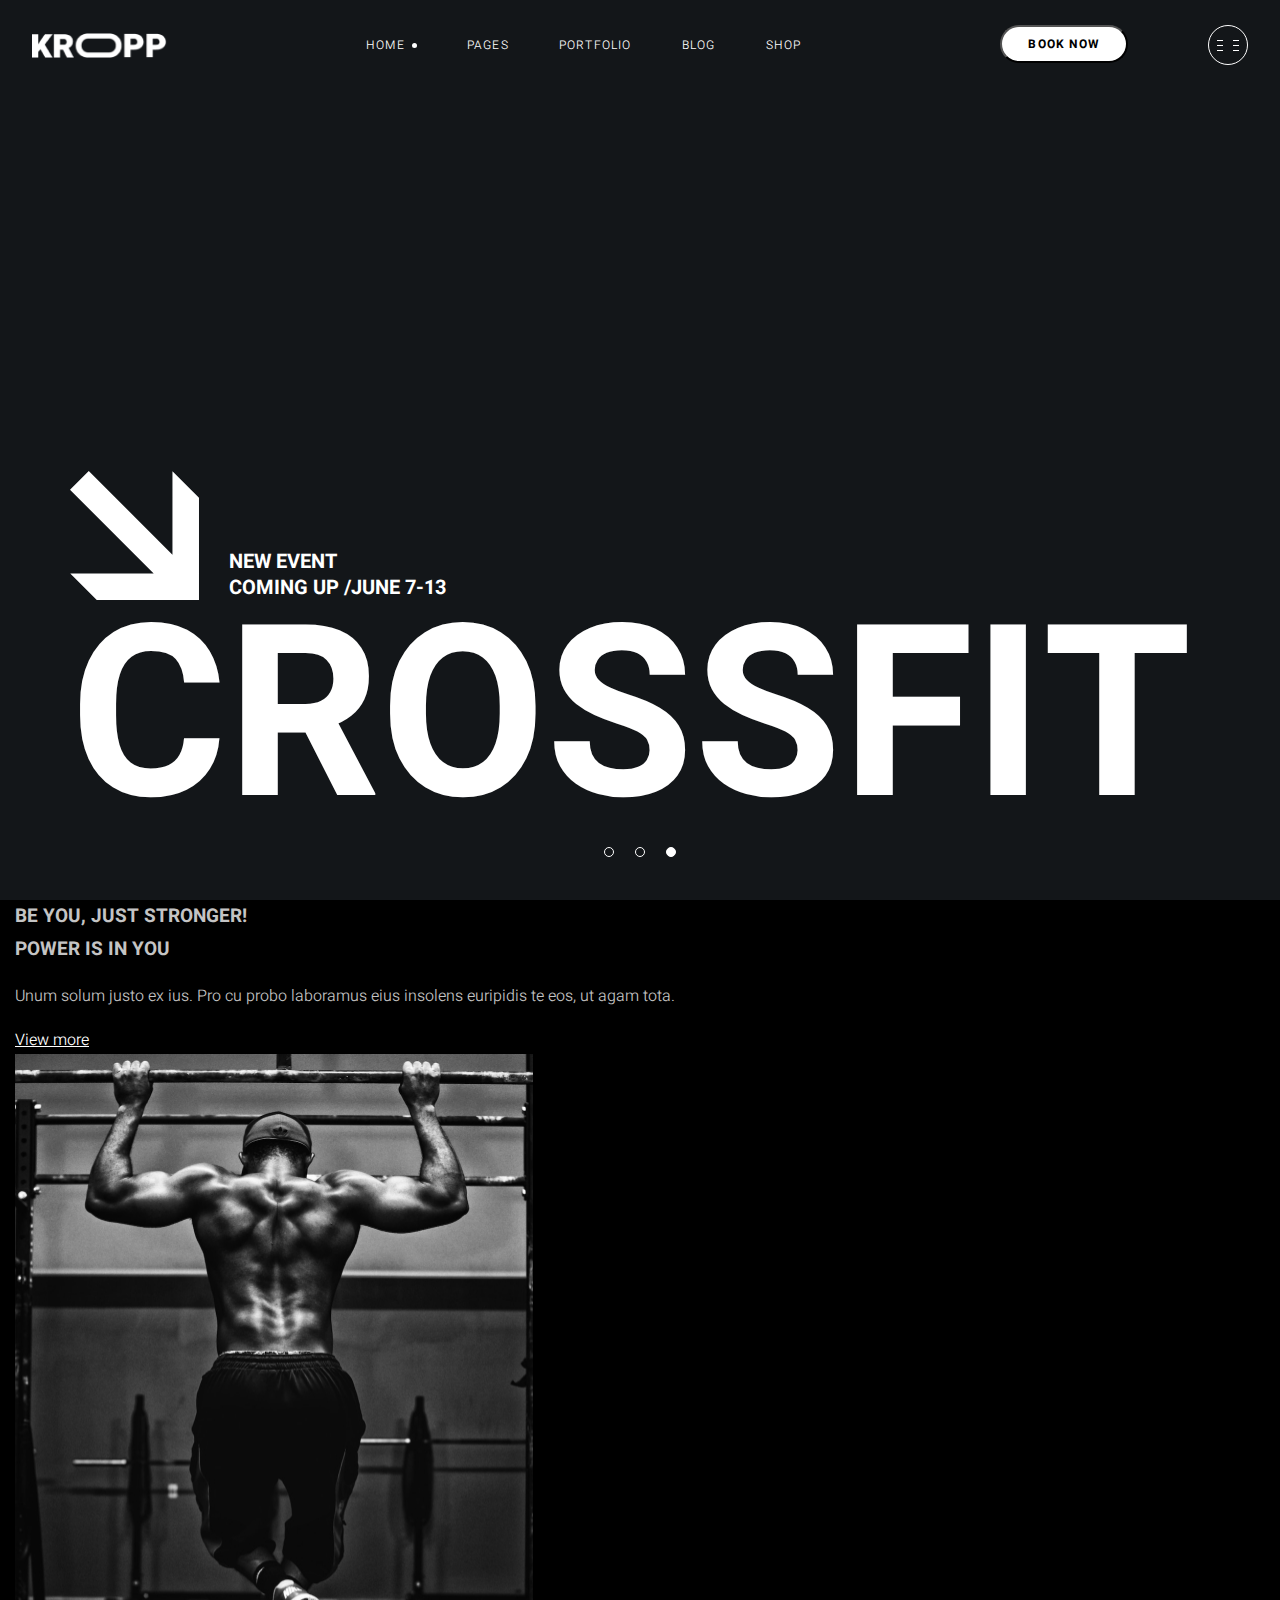
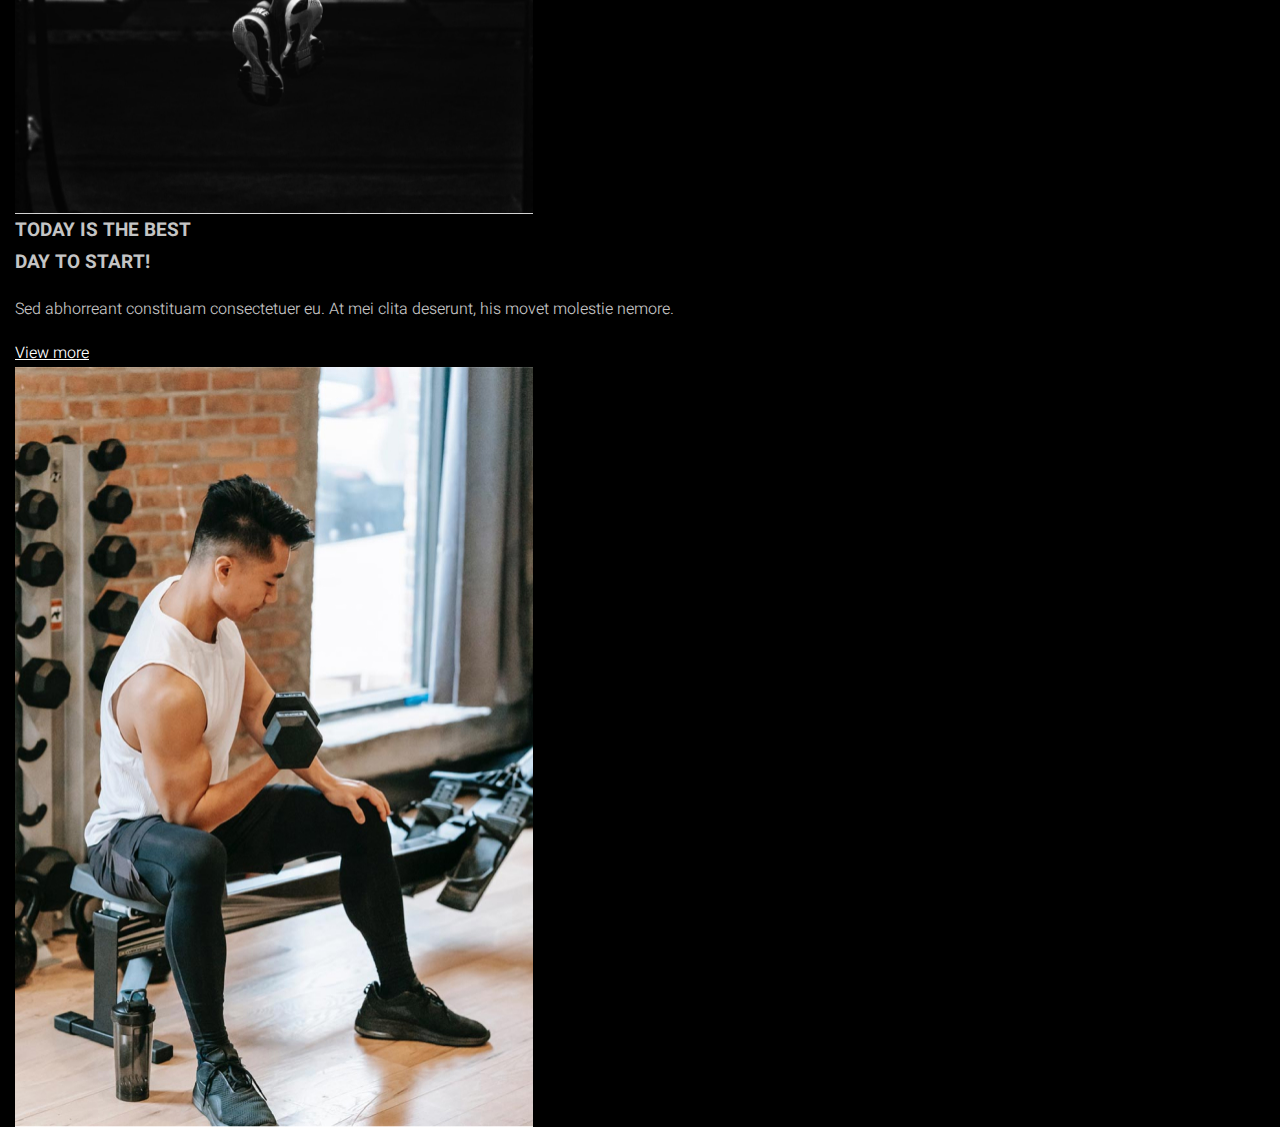
==== cropp matviichuk/index.html @ bbf05e15 "+img html" ====
<!DOCTYPE html>
<html lang="en">
	<head>
		<meta charset="UTF-8" />
		<meta name="viewport" content="width=device-width, initial-scale=1.0" />
		<title>Cropp fitness</title>
		<link rel="stylesheet" href="./style.css" />
	</head>
	<body>
		<header class="header">
			<a href="/" class="header-logo"></a>
			<img
				src="./images/logo.png"
				alt="Kropp Logo"
				class="header-logo-image"
				width="135"
				height="25"
				loading="lazy"
			/>
			<nav class="header-menu">
				<ul class="header-menu-list">
					<li class="header-menu-item">
						<a href="/" class="header-menu-link is-current">Home</a>
					</li>
					<li class="header-menu-item">
						<a href="/" class="header-menu-link">Pages</a>
					</li>
					<li class="header-menu-item">
						<a href="/" class="header-menu-link">Portfolio</a>
					</li>
					<li class="header-menu-item">
						<a href="/" class="header-menu-link">Blog</a>
					</li>
					<li class="header-menu-item">
						<a href="/" class="header-menu-link">Shop</a>
					</li>
				</ul>
			</nav>
			<div class="header-actions">
				<button class="header-book-button button" type="button">
					Book now
				</button>

				<div></div>

				<button
					class="header-burger-button"
					tybe="button"
					title="Open menu"
				>
					<span class="visually-hidden">Open menu</span>
					<span class="header-burger-button-line"> </span>
					<span class="header-burger-button-line"> </span>
					<span class="header-burger-button-line"> </span>
				</button>
			</div>
		</header>
		<main class="content">
			<h1 class="visually-hidden">Cropp Fitness Club</h1>
			<section class="banner">
				<h2 class="visually-hidden">Upcoming events</h2>
				<div class="banner-body">
					<div class="banner-info">
						New event<br />
						coming up / <time datetime="06.07">june 7</time> -
						<time datetime="06.13">13</time>
					</div>
					<h3 class="banner-title">Crossfit</h3>
				</div>
				<div class="pagination">
					<ul class="banner-pagination-list">
						<li class="banner-pagination-item">
							<button
								class="banner-pagination-button"
								type="button"
							></button>
						</li>

						<li class="banner-pagination-item">
							<button
								class="banner-pagination-button"
								type="button"
							></button>
						</li>

						<li class="banner-pagination-item">
							<button
								class="banner-pagination-button is-current"
								type="button"
							></button>
						</li>
					</ul>
				</div>
			</section>
		</main>
		<section class="motivation"></section>
		<h2 class="visually-hidden">Motivation</h2>
		<ul class="motivation-list">
			<li class="motivation-item">
				<div class="motivation-card container">
					<div class="motivation-card-body">
						<h3
							class="motivation-card-title backdrop-title"
							data-title="strong"
						>
							Be you, just stronger!<br />
							Power is in you
						</h3>
						<div class="motivation-card-description">
							<p>
								Unum solum justo ex ius. Pro cu probo laboramus
								eius insolens euripidis te eos, ut agam tota.
							</p>
						</div>
						<a href="/" class="motivation-card-button transparent">
							View more
						</a>
					</div>
					<img
						src="./images/motivation/1.jpg"
						alt="A man pulling himself up on a horizontal bar"
						class="motivation-class-image"
						width="518"
						height="760"
						loading="lazy"
					/>
				</div>
			</li>
			<li class="motivation-item">
				<div class="motivation-card container">
					<div class="motivation-card-body">
						<h3
							class="motivation-card-title backdrop-title"
							data-title="strong"
						>
							Today is the best<br />
							day to start!
						</h3>
						<div class="motivation-card-description">
							<p>
								Sed abhorreant constituam consectetuer eu. At
								mei clita deserunt, his movet molestie nemore.
							</p>
						</div>
						<a href="/" class="motivation-card-button transparent">
							View more
						</a>
					</div>
					<img
						src="./images/motivation/2.jpg"
						alt="Man with dumbbells"
						class="motivation-class-image"
						width="518"
						height="760"
						loading="lazy"
					/>
				</div>
			</li>
		</ul>
	</body>
</html>
---- cropp matviichuk/style.css ----
@font-face {
	font-family: 'Heebo';
	src: url('./fonts/Heebo-Light.woff2') format('woff2');
	font-weight: 300;
	font-style: normal;
	font-display: swap;
}

@font-face {
	font-family: 'Heebo';
	src: url('./fonts/Heebo-Bold.woff2') format('woff2');
	font-weight: 700;
	font-style: normal;
	font-display: swap;
}

@font-face {
	font-family: 'Yantramanav';
	src: url('./fonts/Yantramanav-Bold.woff2') format('woff2');
	font-weight: 700;
	font-style: normal;
	font-display: swap;
}

/**
  Нормализация блочной модели
 */
*,
*::before,
*::after {
	box-sizing: border-box;
}

/**
   Убираем внутренние отступы слева тегам списков,
   у которых есть атрибут class
  */
:where(ul, ol):where([class]) {
	padding-left: 0;
}

/**
   Убираем внешние отступы body и двум другим тегам,
   у которых есть атрибут class
  */
body,
:where(blockquote, figure):where([class]) {
	margin: 0;
}

/**
   Убираем внешние отступы вертикали нужным тегам,
   у которых есть атрибут class
  */
:where(h1, h2, h3, h4, h5, h6, p, ul, ol, dl):where([class]) {
	margin-block: 0;
}

:where(dd[class]) {
	margin-left: 0;
}

/**
   Убираем стандартный маркер маркированному списку,
   у которого есть атрибут class
  */
:where(ul[class]) {
	list-style: none;
}

/**
   Упрощаем работу с изображениями
  */
img {
	display: block;
	max-width: 100%;
}

/**
   Наследуем свойства шрифт для полей ввода
  */
input,
textarea,
select,
button {
	font: inherit;
}

html {
	/**
     Пригодится в большинстве ситуаций
     (когда, например, нужно будет "прижать" футер к низу сайта)
    */
	height: 100%;
	/**
     Плавный скролл
    */
	scroll-behavior: smooth;
}

body {
	/**
     Пригодится в большинстве ситуаций
     (когда, например, нужно будет "прижать" футер к низу сайта)
    */
	min-height: 100%;
	/**
     Унифицированный интерлиньяж
    */
	line-height: 1.5;
}
a,
button,
input,
textarea,
svg * {
	transition-duration: var(--transition-duration);
}
a {
	color: var(--color-light);
}
a:hover {
	color: var(--color-dark-light);
}
/**
   Удаляем все анимации и переходы для людей,
   которые предпочитают их не использовать
  */
@media (prefers-reduced-motion: reduce) {
	* {
		animation-duration: 0.01ms !important;
		animation-iteration-count: 1 !important;
		transition-duration: 0.01ms !important;
		scroll-behavior: auto !important;
	}
}
:root {
	--color-dark: #000000;
	--color-dark-alternate: #131619;
	--color-light: #ffffff;
	--color-dark-gray: #404040;
	--color-dark-light: #c4c4c4;

	--border-radius: 30px;
	--border: 1px solid var(--color-light);
	--font-family-base: 'Heebo', sans-serif;
	--font-family-accent: 'Yantramanav', sans-serif;
	--input-height: 54px;
	--container-width: 1300px;
	--container-padding-x: 15px;

	--transition-duration: 0.2s;

	--header-height: 90px;
}

body {
	font-family: var(--font-family-base);
	font-weight: 300;
	font-size: 16px;
	line-height: 1.75;
	background-color: var(--color-dark);
	color: var(--color-dark-light);
}
.container {
	max-width: calc (var(--container-width) + var(--container-padding-x) * 2);
	margin-inline: auto;
	padding-inline: var(--container-padding-x);
}

.visually-hidden {
	position: absolute !important;
	width: 1px !important;
	height: 1px !important;
	margin: -1px !important;
	border: 0 !important;
	padding: 0 !important;
	white-space: nowrap !important;
	clip-path: inset(100%) !important;
	clip: rect(0 0 0 0) !important;
	overflow: hidden !important;
}

h1,
h2,
h3,
h4,
h5,
h6 {
	font-weight: 700px;
	text-transform: uppercase;
}
.button {
	display: inline-flex;
	align-items: center;
	height: 38px;
	padding-inline: 26px;
	font-size: 12px;
	font-weight: 700;
	line-height: 2;
	letter-spacing: 1.2px;
	text-transform: uppercase;
	background-color: var(--color-light);
	border-radius: var(--border-radius);
	white-space: nowrap;
}

.button:hover {
	background-color: var(--color-dark-light);
}

.header {
	background-color: var(--color-dark-alternate);
	padding-inline: 32px;
	display: flex;
	justify-content: space-between;
	align-items: center;
	column-gap: 20px;
}
.header-logo {
	flex-shrink: 0;
	position: absolute;
	justify-content: start;
}
.header-menu-list {
	flex-wrap: wrap;
	display: flex;
	column-gap: 50px;
}
.header-menu-link {
	display: inline-flex;
	column-gap: 7px;
	align-items: center;
	height: var(--header-height);
	letter-spacing: 1.2px;
	text-decoration: none;
	text-transform: uppercase;
	font-weight: 700px;
	font-size: 12px;
}

.header-menu-link.is-current::after {
	content: '';
	width: 5px;
	aspect-ratio: 1;
	background-color: currentColor;
	border-radius: 50%;
}

.header-actions {
	column-gap: 40px;
	display: flex;
}

.header-burger-button {
	flex-direction: column;
	justify-content: center;
	color: var(--color-light);
	row-gap: 4px;
	padding-left: 8px;
	display: inline-flex;
	aspect-ratio: 1;
	width: 40px;
	background-color: transparent;
	border: var(--border);
	border-radius: 50%;
}

.header-burger-button:hover {
	color: var(--color-dark-light);
	border-color: currentColor;
}

.header-burger-button-line {
	position: relative;
	background-color: currentColor;
	box-shadow: 16px 0 0 currentColor;

	width: 6px;
	height: 1px;
}

.banner {
	display: flex;
	flex-direction: column;
	justify-content: end;
	min-height: calc(100vh - var(--header-height));
	padding: 36px 70px;
	cursor: default;
	color: var(--color-light);
	background-color: var(--color-dark-alternate);
}

.banner-body {
	text-transform: uppercase;
}
.banner-info {
	display: flex;
	align-items: end;
	font-size: clamp(16px, 1.56vw, 30px);
	line-height: 1.27;
	font-weight: 700;
}

.banner-info::before {
	content: '';
	width: clamp(60px, 10.1vw, 194px);
	aspect-ratio: 1;
	margin-right: 30px;
	background: url(./icons/bold-arrow-down-right.svg) center/contain no-repeat;
}
.banner-title {
	font-size: min(18.75vw, 360px);
	line-height: 1;
}

.banner-pagination-list {
	display: flex;
	justify-content: center;
	column-gap: 7px;
}

.banner-pagination-item {
	display: flex;
}

.banner-pagination-button {
	display: inline-flex;
	justify-content: center;
	align-items: center;
	padding: 7px;
	background-color: transparent;
	border: none;
}

.banner-pagination-button::after {
	content: '';
	width: 10px;
	aspect-ratio: 1;
	border-radius: 50%;
	background-color: transparent;
	border: var(--border);
	transition-duration: var(--transition-duration);
}

.banner-pagination-button.is-current::after {
	background-color: var(--color-light);
}

.banner-pagination-button:not(.is-current):hover::after {
	border-color: var(--color-dark-light);
}

@media (max-width: 1024px) {
	.header {
		flex-wrap: wrap;
		row-gap: 10px;
		padding-top: 20px;
		padding-inline: 15px;
	}
	.banner {
		row-gap: 10px;
	}

	.header,
	.banner {
		padding-inline: 15px;
	}

	.header-menu {
		order: 1;
		flex-basis: 100%;
	}

	.header-menu-link {
		height: 50px;
	}
}

@media (max-width: 767px) {
	.button {
		padding-inline: 18px;
	}

	.header {
		padding-top: 10px;
	}

	.header-menu-list {
		column-gap: 24px;
	}
	.header-menu-link {
		height: 32px;
	}

	.header-actions {
		column-gap: 15px;
	}

	.banner-info::before {
		margin-right: 10px;
	}
	.banner-info {
		margin-bottom: 5px;
	}
}
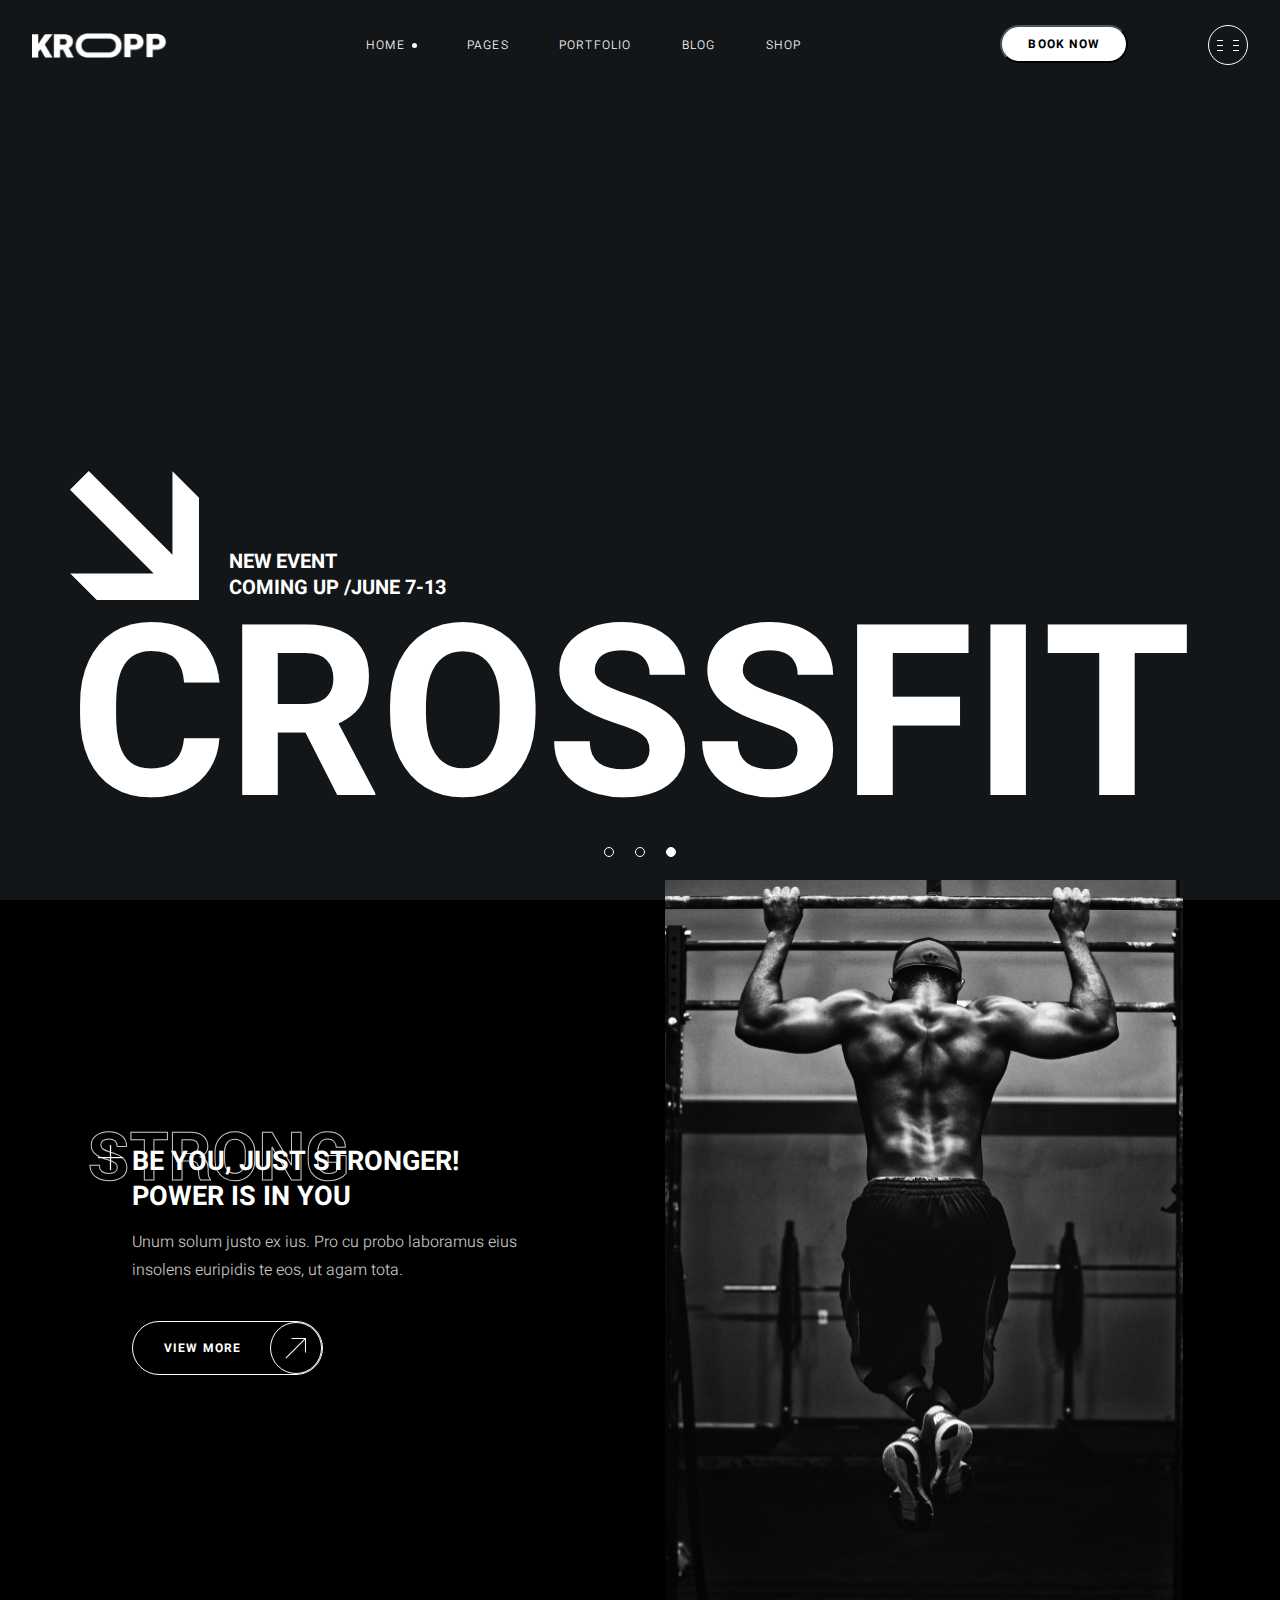
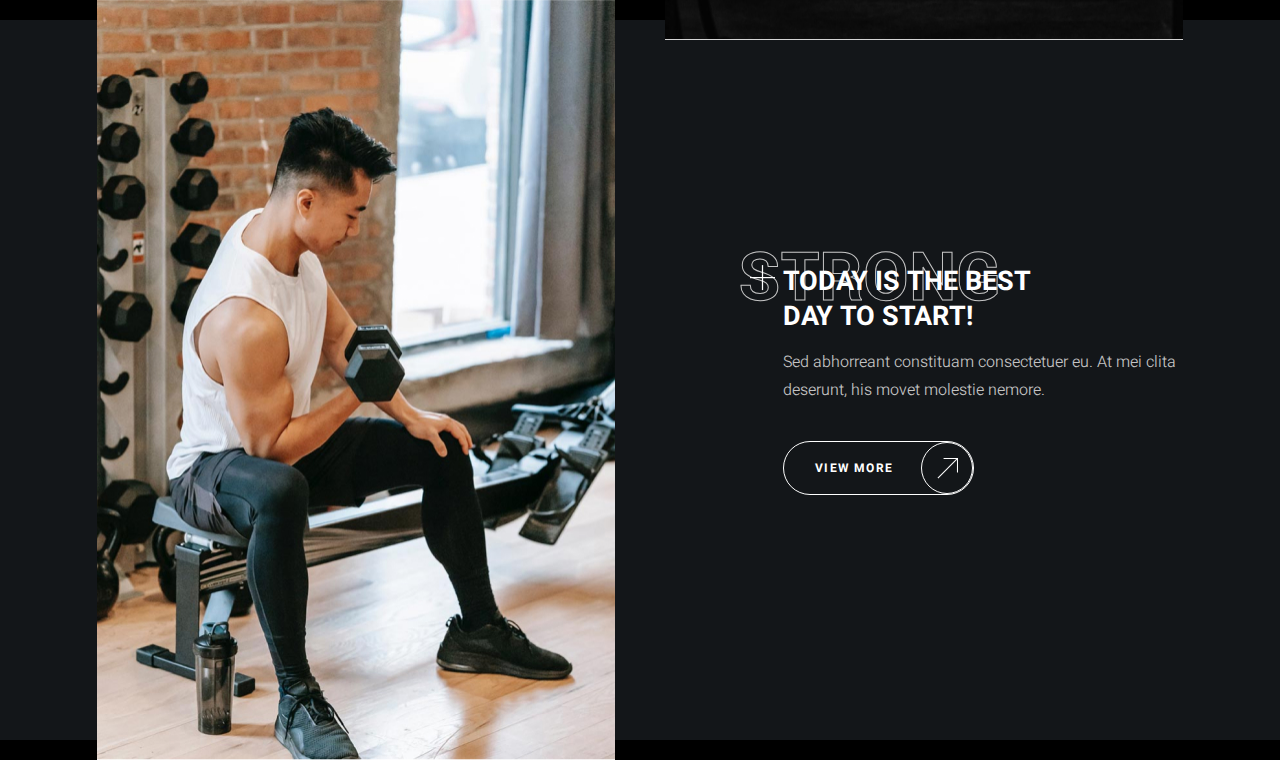
==== commit cfdcbe4e: "full main done" ====
--- a/cropp matviichuk/index.html
+++ b/cropp matviichuk/index.html
@@ -100,7 +100,7 @@
 				<div class="motivation-card container">
 					<div class="motivation-card-body">
 						<h3
-							class="motivation-card-title backdrop-title"
+							class="motivation-card-title backdrop-title title-medium"
 							data-title="strong"
 						>
 							Be you, just stronger!<br />
@@ -112,14 +112,14 @@
 								eius insolens euripidis te eos, ut agam tota.
 							</p>
 						</div>
-						<a href="/" class="motivation-card-button transparent">
+						<a href="/" class="motivation-card-button button transparent">
 							View more
 						</a>
 					</div>
 					<img
 						src="./images/motivation/1.jpg"
 						alt="A man pulling himself up on a horizontal bar"
-						class="motivation-class-image"
+						class="motivation-card-image"
 						width="518"
 						height="760"
 						loading="lazy"
@@ -130,7 +130,7 @@
 				<div class="motivation-card container">
 					<div class="motivation-card-body">
 						<h3
-							class="motivation-card-title backdrop-title"
+							class="motivation-card-title backdrop-title title-medium"
 							data-title="strong"
 						>
 							Today is the best<br />
@@ -142,14 +142,14 @@
 								mei clita deserunt, his movet molestie nemore.
 							</p>
 						</div>
-						<a href="/" class="motivation-card-button transparent">
+						<a href="/" class="motivation-card-button button transparent">
 							View more
 						</a>
 					</div>
 					<img
 						src="./images/motivation/2.jpg"
 						alt="Man with dumbbells"
-						class="motivation-class-image"
+						class="motivation-card-image"
 						width="518"
 						height="760"
 						loading="lazy"
--- a/cropp matviichuk/style.css
+++ b/cropp matviichuk/style.css
@@ -181,6 +181,14 @@
 	overflow: hidden !important;
 }
 
+p {
+	margin-block: 0;
+}
+
+p:not([class]):not(:last-child) {
+	margin-bottom: 24px;
+}
+
 h1,
 h2,
 h3,
@@ -190,12 +198,19 @@
 	font-weight: 700px;
 	text-transform: uppercase;
 }
+
+.title-medium {
+	font-size: clamp(20px, 2.08vw, 40px);
+	line-height: 1.3;
+	color: var(--color-light);
+}
 .button {
 	display: inline-flex;
 	align-items: center;
 	height: 38px;
 	padding-inline: 26px;
 	font-size: 12px;
+	text-decoration: none;
 	font-weight: 700;
 	line-height: 2;
 	letter-spacing: 1.2px;
@@ -206,6 +221,34 @@
 }
 
 .button:hover {
+	background-color: var(--color-dark-light);
+}
+
+.button.transparent {
+	height: var(--input-height);
+
+	position: relative;
+	padding-left: 31px;
+	padding-right: 80px;
+	background-color: transparent;
+	border: var(--border);
+}
+.button.transparent::after {
+	content: '';
+	position: absolute;
+	height: 100%;
+	right: 0;
+	aspect-ratio: 1;
+	background: url(./icons/arrow-top-right.svg) center/70% no-repeat;
+	border: var(--border);
+	border-radius: 50%;
+}
+.button.transparent:hover::after {
+	background-color: var(--color-dark);
+}
+.button.transparent:hover {
+	color: var(--color-dark);
+	transition-duration: 0.6s;
 	background-color: var(--color-dark-light);
 }
 
@@ -328,6 +371,7 @@
 	display: inline-flex;
 	justify-content: center;
 	align-items: center;
+
 	padding: 7px;
 	background-color: transparent;
 	border: none;
@@ -351,6 +395,71 @@
 	border-color: var(--color-dark-light);
 }
 
+.motivation-item:nth-child(even) {
+	background-color: var(--color-dark-alternate);
+}
+.motivation-item:nth-child(even) .motivation-card {
+	flex-direction: row-reverse;
+}
+
+.motivation-card {
+	display: flex;
+	justify-content: center;
+	align-items: center;
+	column-gap: clamp(30px, 10.42vw, 200px);
+}
+.motivation-card-image {
+	margin-block: -60px;
+}
+
+.motivation-card-body {
+	padding-left: 35px;
+}
+.backdrop-title {
+	position: relative;
+	z-index: 2;
+}
+
+.backdrop-title::before {
+	content: '';
+	display: block;
+	position: absolute;
+	right: calc(100% + 8px);
+	width: 26px;
+	aspect-ratio: 1;
+
+	background: url(./icons/plus.svg) center/contain no-repeat;
+}
+.backdrop-title::after {
+	content: attr(data-title);
+	font-size: 2.8em;
+	position: absolute;
+	z-index: -1;
+	top: -0.45em;
+
+	left: -0.6em;
+	font-family: var(--font-family-accent);
+	color: transparent;
+	-webkit-text-stroke: 1px var(--color-dark-light);
+	text-stroke: 1px var(--color-dark-light);
+}
+.motivation-card-title:not(:last-child) {
+	margin-bottom: 14px;
+}
+
+.motivation-card-description {
+	max-width: 400px;
+}
+.motivation-card-description:not(:last-child) {
+	margin-bottom: 37px;
+}
+
+@media (max-width: 1919px) {
+	.motivation-card-image {
+		margin-block: -20px;
+	}
+}
+
 @media (max-width: 1024px) {
 	.header {
 		flex-wrap: wrap;
@@ -375,6 +484,15 @@
 	.header-menu-link {
 		height: 50px;
 	}
+
+	.motivation-card {
+		padding-block: 50px;
+	}
+	.motivation-card-image {
+		max-width: 30%;
+		height: auto;
+		margin-block: 0;
+	}
 }
 
 @media (max-width: 767px) {
@@ -403,4 +521,18 @@
 	.banner-info {
 		margin-bottom: 5px;
 	}
-}
+	.motivation-card,
+	.motivation-item:nth-child(even) .motivation-card {
+		flex-direction: column-reverse;
+	}
+	.motivation-card {
+		padding-block: 30px;
+		row-gap: 30px;
+	}
+	.motivation-card-image {
+		max-width: 60%;
+	}
+	.motivation-card-description:not(:last-child) {
+		margin-bottom: 20px;
+	}
+}
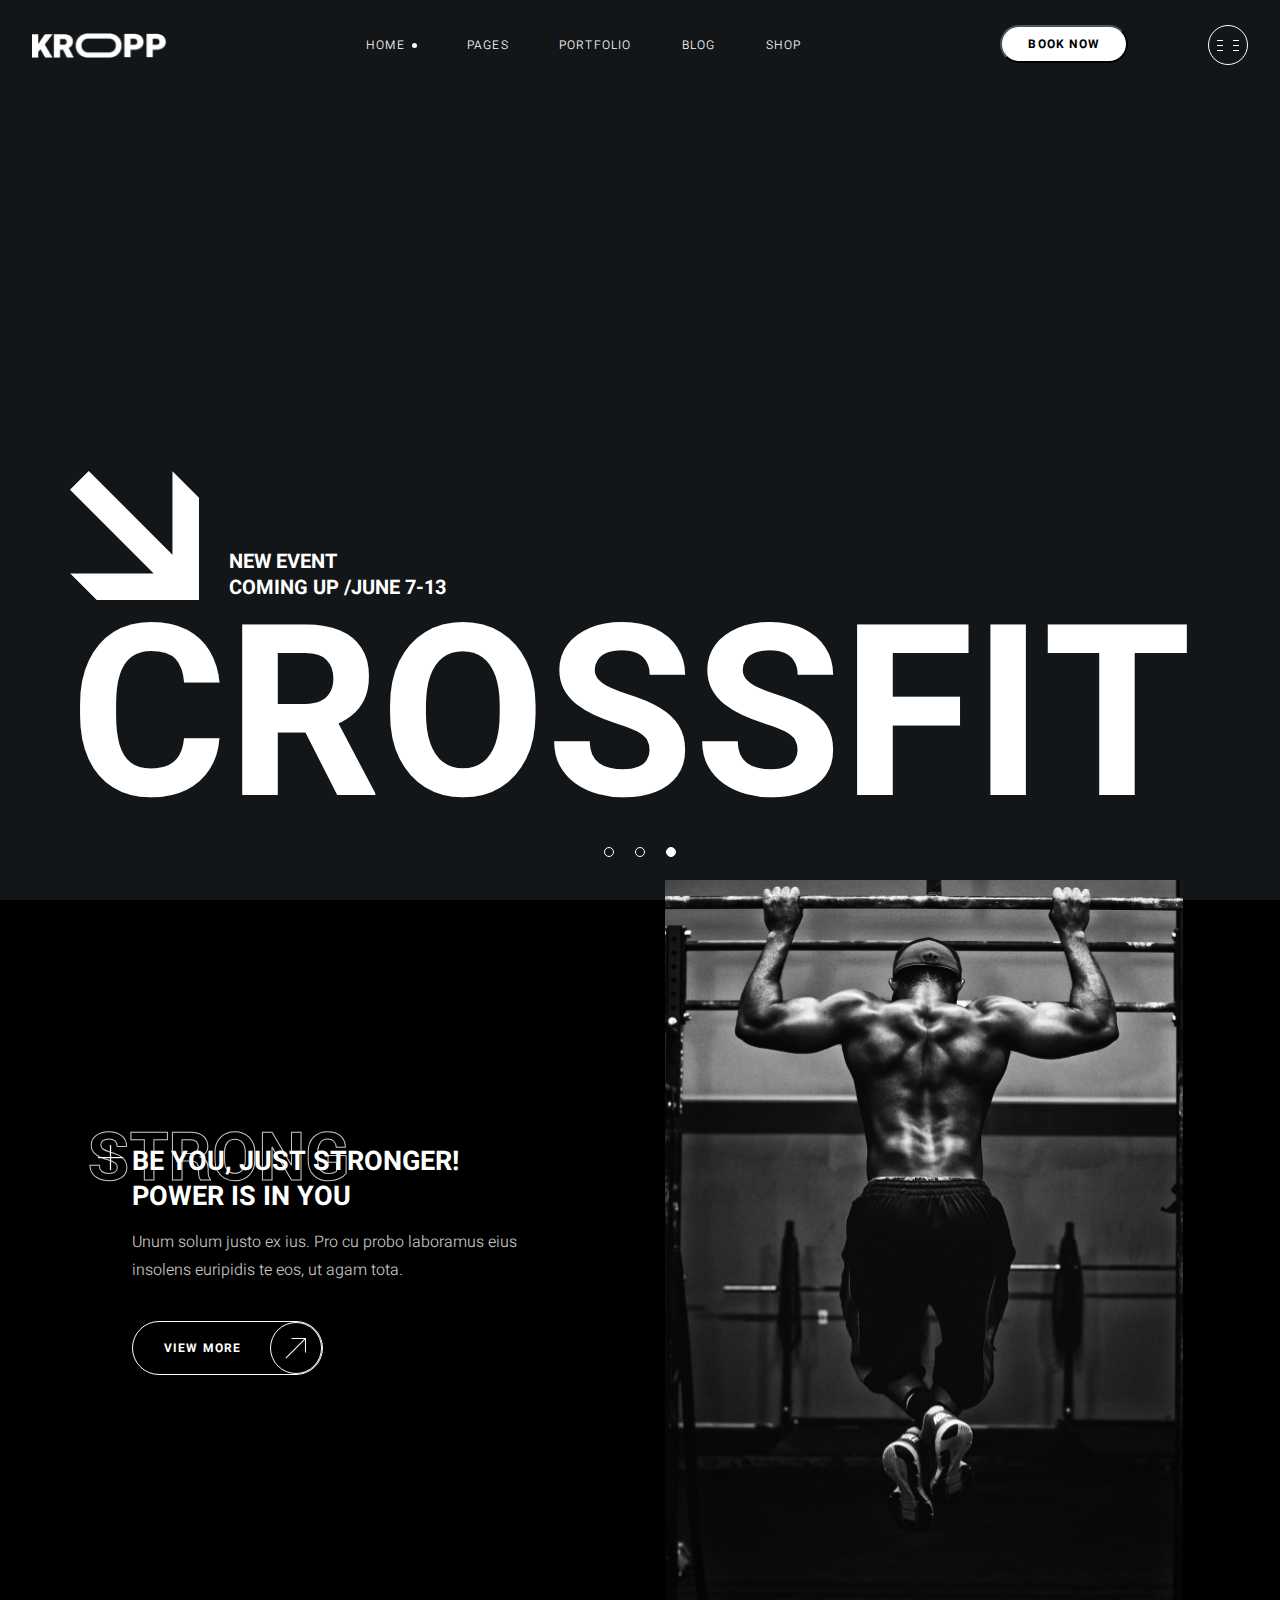
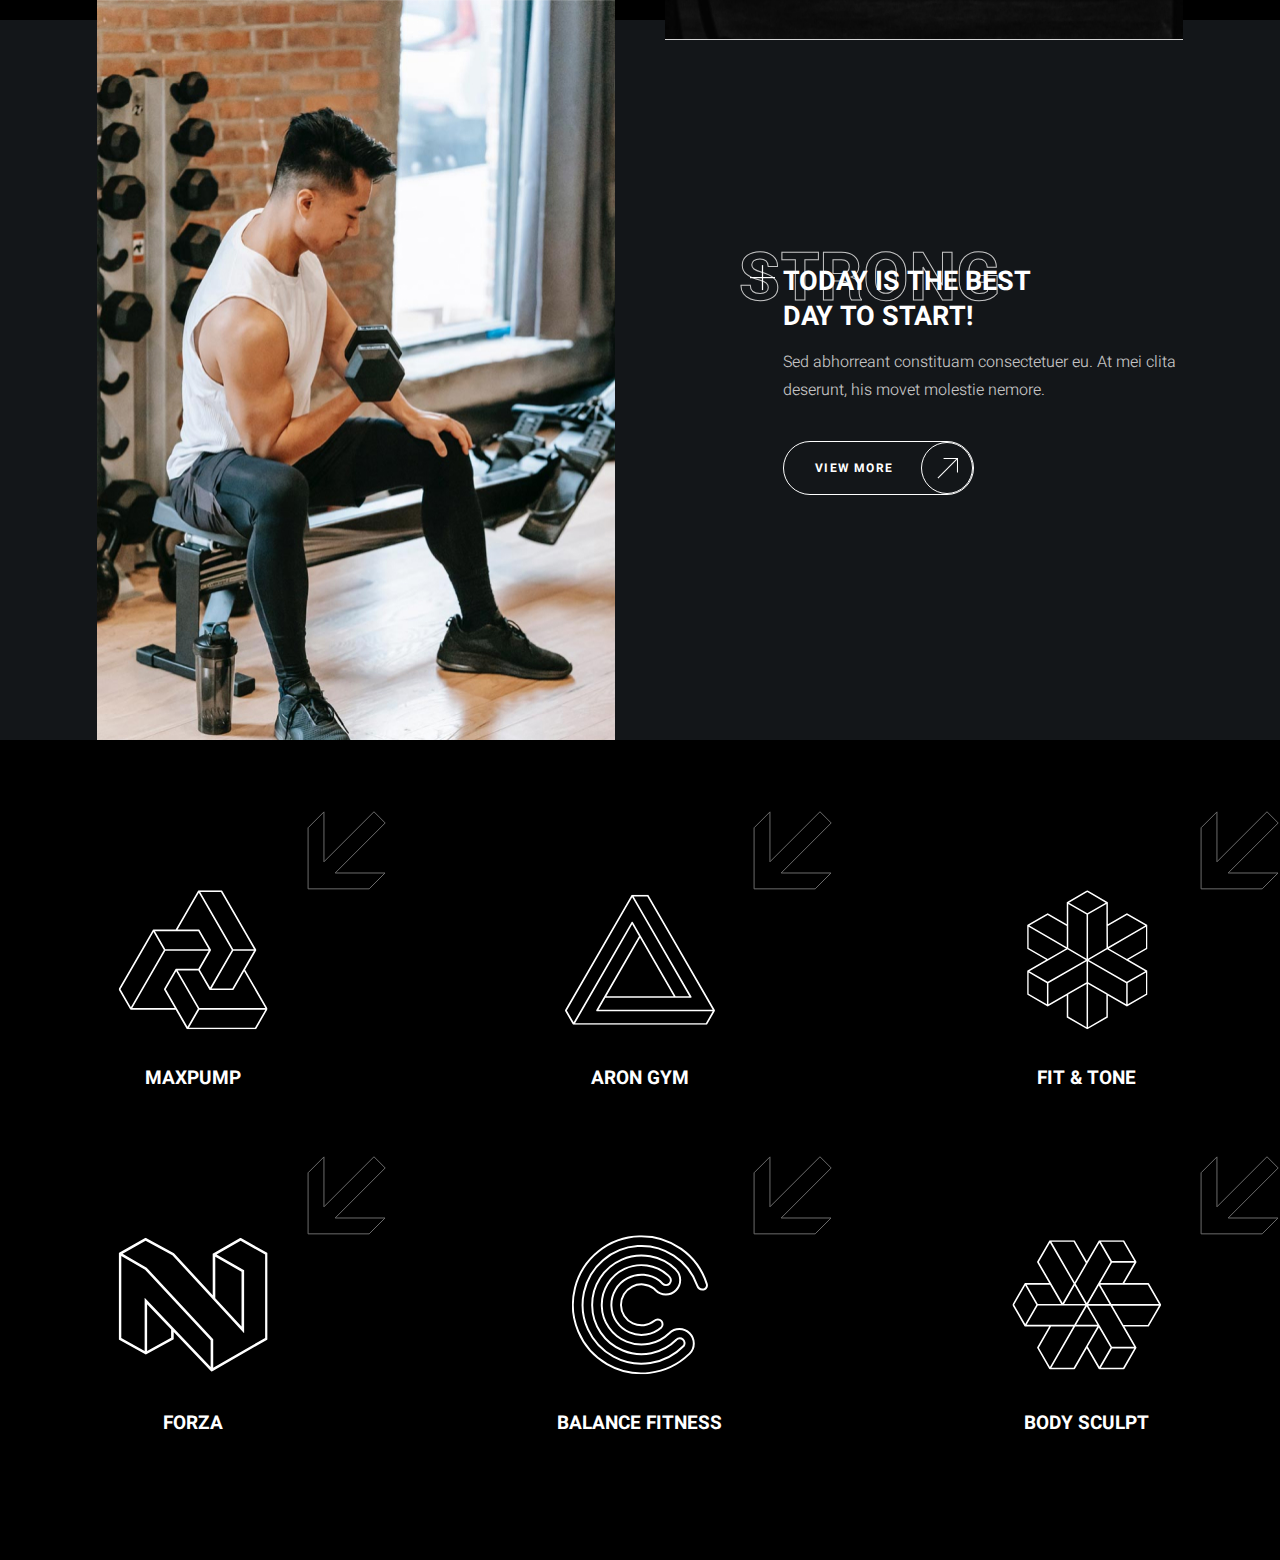
==== commit cbed070e: "training-types" ====
--- a/cropp matviichuk/index.html
+++ b/cropp matviichuk/index.html
@@ -75,7 +75,6 @@
 								type="button"
 							></button>
 						</li>
-
 						<li class="banner-pagination-item">
 							<button
 								class="banner-pagination-button"
@@ -92,70 +91,108 @@
 					</ul>
 				</div>
 			</section>
+			<section class="motivation">
+				<h2 class="visually-hidden">Motivation</h2>
+				<ul class="motivation-list">
+					<li class="motivation-item">
+						<div class="motivation-card container">
+							<div class="motivation-card-body">
+								<h3
+									class="motivation-card-title backdrop-title title-medium"
+									data-title="strong"
+								>
+									Be you, just stronger!<br />
+									Power is in you
+								</h3>
+								<div class="motivation-card-description">
+									<p>
+										Unum solum justo ex ius. Pro cu probo
+										laboramus eius insolens euripidis te
+										eos, ut agam tota.
+									</p>
+								</div>
+								<a
+									href="/"
+									class="motivation-card-button button transparent"
+								>
+									View more
+								</a>
+							</div>
+							<img
+								src="./images/motivation/1.jpg"
+								alt="A man pulling himself up on a horizontal bar"
+								class="motivation-card-image"
+								width="518"
+								height="760"
+								loading="lazy"
+							/>
+						</div>
+					</li>
+					<li class="motivation-item">
+						<div class="motivation-card container">
+							<div class="motivation-card-body">
+								<h3
+									class="motivation-card-title backdrop-title title-medium"
+									data-title="strong"
+								>
+									Today is the best<br />
+									day to start!
+								</h3>
+								<div class="motivation-card-description">
+									<p>
+										Sed abhorreant constituam consectetuer
+										eu. At mei clita deserunt, his movet
+										molestie nemore.
+									</p>
+								</div>
+								<a
+									href="/"
+									class="motivation-card-button button transparent"
+								>
+									View more
+								</a>
+							</div>
+							<img
+								src="./images/motivation/2.jpg"
+								alt="Man with dumbbells"
+								class="motivation-card-image"
+								width="518"
+								height="760"
+								loading="lazy"
+							/>
+						</div>
+					</li>
+				</ul>
+			</section>
+			<section class="training-types">
+				<h2 class="visually-hidden">Types of training</h2>
+				<ul class="training-types-list">
+					<li class="training-types-item">
+						<img class="training-types-image" src="./images/training-types/1.svg" alt="" width="150" height="140" loading="lazy"/>
+						<h3 class training-types-item-title>Maxpump</h3>
+					</li>
+					<li class="training-types-item">
+						<img class="training-types-image" src="./images/training-types/2.svg" alt="" width="150" height="140" loading="lazy"/>
+						<h3 class training-types-item-title>aron gym</h3>
+					</li>
+					<li class="training-types-item">
+						<img class="training-types-image" src="./images/training-types/3.svg" alt="" width="150" height="140" loading="lazy"/>
+						<h3 class training-types-item-title>fit & tone</h3>
+					</li>
+					<li class="training-types-item">
+						<img class="training-types-image" src="./images/training-types/4.svg" alt="" width="150" height="140" loading="lazy"/>
+						<h3 class training-types-item-title>forza</h3>
+					</li>
+					<li class="training-types-item">
+						<img class="training-types-image" src="./images/training-types/5.svg" alt="" width="150" height="140" loading="lazy"/>
+						<h3 class training-types-item-title>balance fitness</h3>
+					</li>
+					<li class="training-types-item">
+						<img class="training-types-image" src="./images/training-types/6.svg" alt="" width="150" height="140" loading="lazy"/>
+						<h3 class training-types-item-title>body sculpt</h3>
+					</li>
+				</ul>
+			</section>
 		</main>
-		<section class="motivation"></section>
-		<h2 class="visually-hidden">Motivation</h2>
-		<ul class="motivation-list">
-			<li class="motivation-item">
-				<div class="motivation-card container">
-					<div class="motivation-card-body">
-						<h3
-							class="motivation-card-title backdrop-title title-medium"
-							data-title="strong"
-						>
-							Be you, just stronger!<br />
-							Power is in you
-						</h3>
-						<div class="motivation-card-description">
-							<p>
-								Unum solum justo ex ius. Pro cu probo laboramus
-								eius insolens euripidis te eos, ut agam tota.
-							</p>
-						</div>
-						<a href="/" class="motivation-card-button button transparent">
-							View more
-						</a>
-					</div>
-					<img
-						src="./images/motivation/1.jpg"
-						alt="A man pulling himself up on a horizontal bar"
-						class="motivation-card-image"
-						width="518"
-						height="760"
-						loading="lazy"
-					/>
-				</div>
-			</li>
-			<li class="motivation-item">
-				<div class="motivation-card container">
-					<div class="motivation-card-body">
-						<h3
-							class="motivation-card-title backdrop-title title-medium"
-							data-title="strong"
-						>
-							Today is the best<br />
-							day to start!
-						</h3>
-						<div class="motivation-card-description">
-							<p>
-								Sed abhorreant constituam consectetuer eu. At
-								mei clita deserunt, his movet molestie nemore.
-							</p>
-						</div>
-						<a href="/" class="motivation-card-button button transparent">
-							View more
-						</a>
-					</div>
-					<img
-						src="./images/motivation/2.jpg"
-						alt="Man with dumbbells"
-						class="motivation-card-image"
-						width="518"
-						height="760"
-						loading="lazy"
-					/>
-				</div>
-			</li>
-		</ul>
 	</body>
 </html>
--- a/cropp matviichuk/style.css
+++ b/cropp matviichuk/style.css
@@ -197,12 +197,12 @@
 h6 {
 	font-weight: 700px;
 	text-transform: uppercase;
+	color: var(--color-light);
 }
 
 .title-medium {
 	font-size: clamp(20px, 2.08vw, 40px);
 	line-height: 1.3;
-	color: var(--color-light);
 }
 .button {
 	display: inline-flex;
@@ -454,9 +454,45 @@
 	margin-bottom: 37px;
 }
 
+.training-types {
+	position: relative;
+	max-width: 1920px;
+	margin-inline: auto;
+	padding-top: 70px;
+	padding-bottom: 120px;
+	background-color: var(--color-dark);
+}
+
+.training-types-list {
+	display: grid;
+	grid-template-columns: repeat(6, 1fr);
+	gap: 60px;
+}
+
+.training-types-item {
+	--trainingTypesItemBgIconSize: 80px;
+
+	display: flex;
+	flex-direction: column;
+	align-items: center;
+	row-gap: 32px;
+	padding-top: var(--trainingTypesItemBgIconSize);
+	background: url(./icons/transparent-wrrow-bottom-left.svg) 100% 0 /
+		var(--trainingTypesItemBgIconSize) no-repeat;
+}
+
+.training-types-item-title {
+	font-size: 16px;
+}
+
 @media (max-width: 1919px) {
 	.motivation-card-image {
 		margin-block: -20px;
+	}
+}
+@media (max-width: 1280px) {
+	.training-types-list {
+		grid-template-columns: repeat(3, 1fr);
 	}
 }
 
@@ -535,4 +571,20 @@
 	.motivation-card-description:not(:last-child) {
 		margin-bottom: 20px;
 	}
-}
+
+	.training-types-list {
+		grid-template-columns: repeat(2, 1fr);
+		gap: 30px;
+	}
+
+	.training-types-item{
+		--trainingTypesItemBgIconSize: 50px;
+		row-gap: 10px;
+		
+	}
+	.training-types-image{
+max-width: 120px;
+
+	}
+
+}
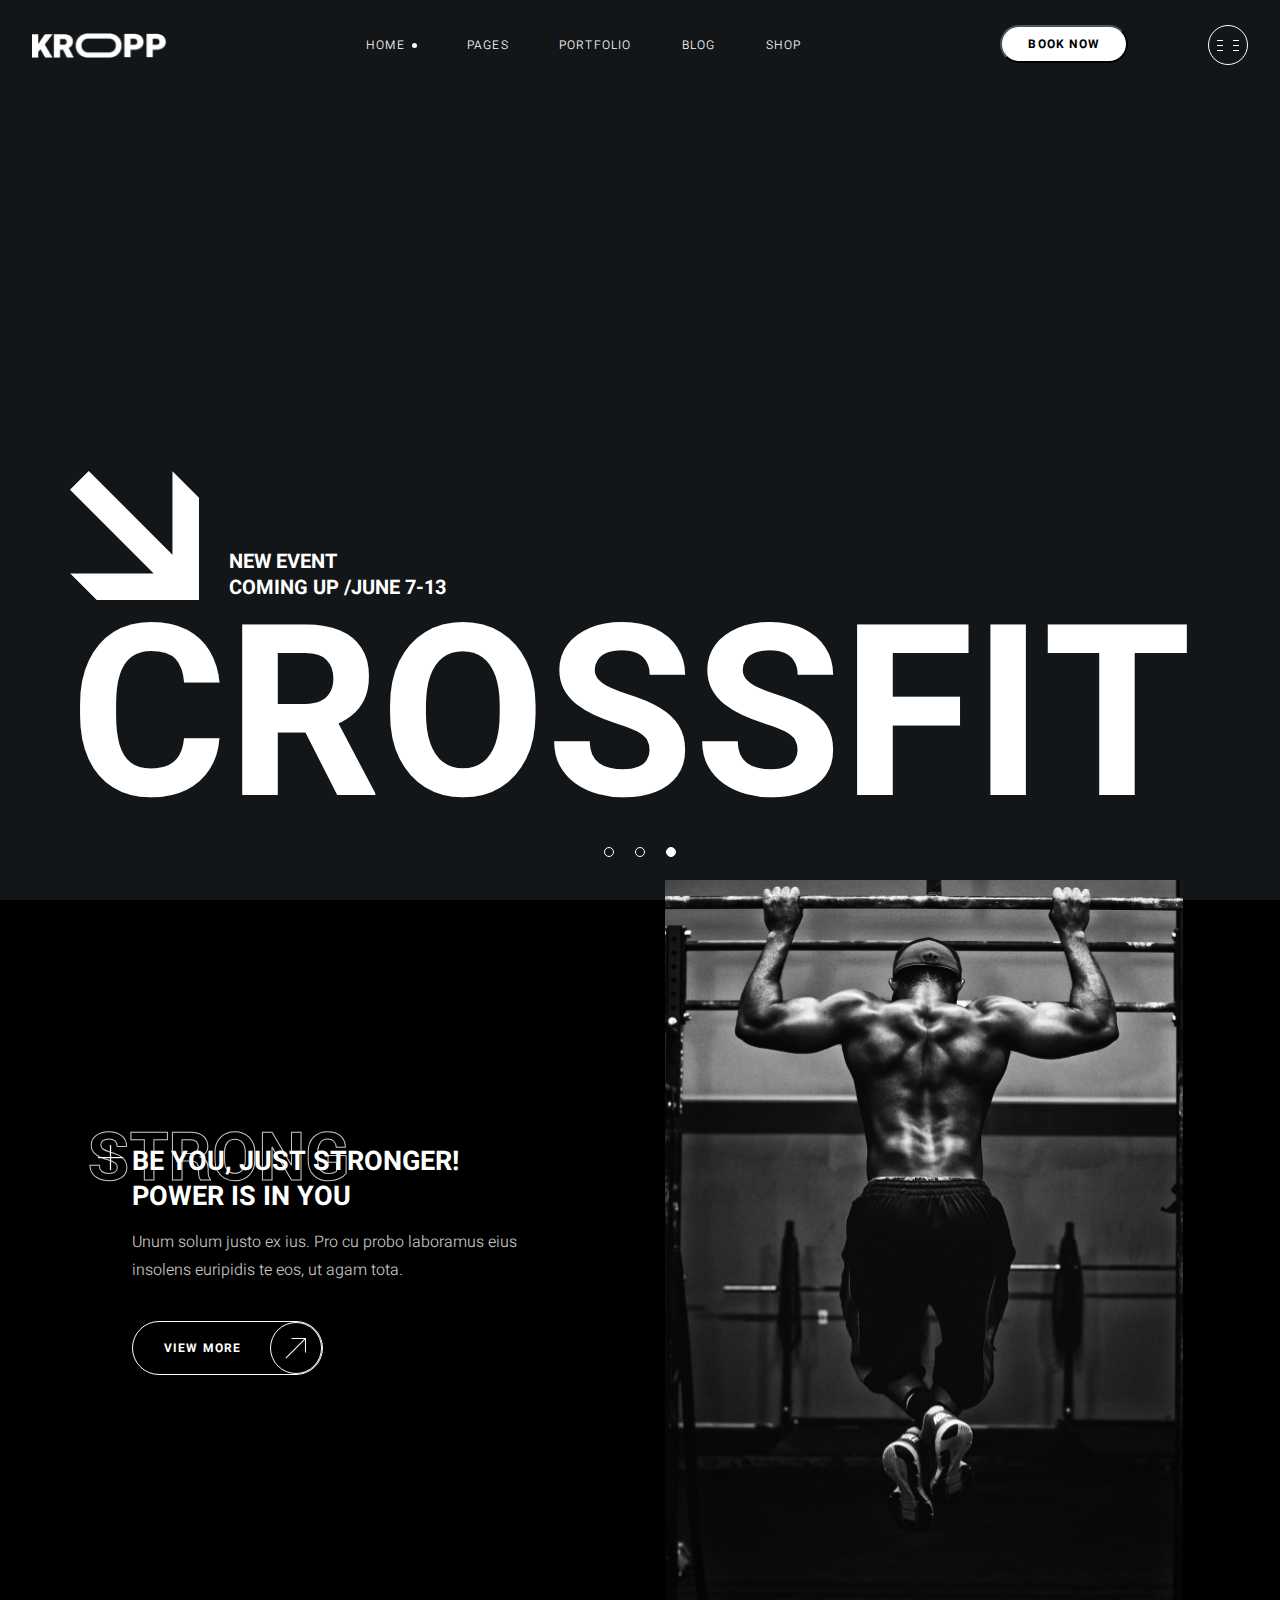
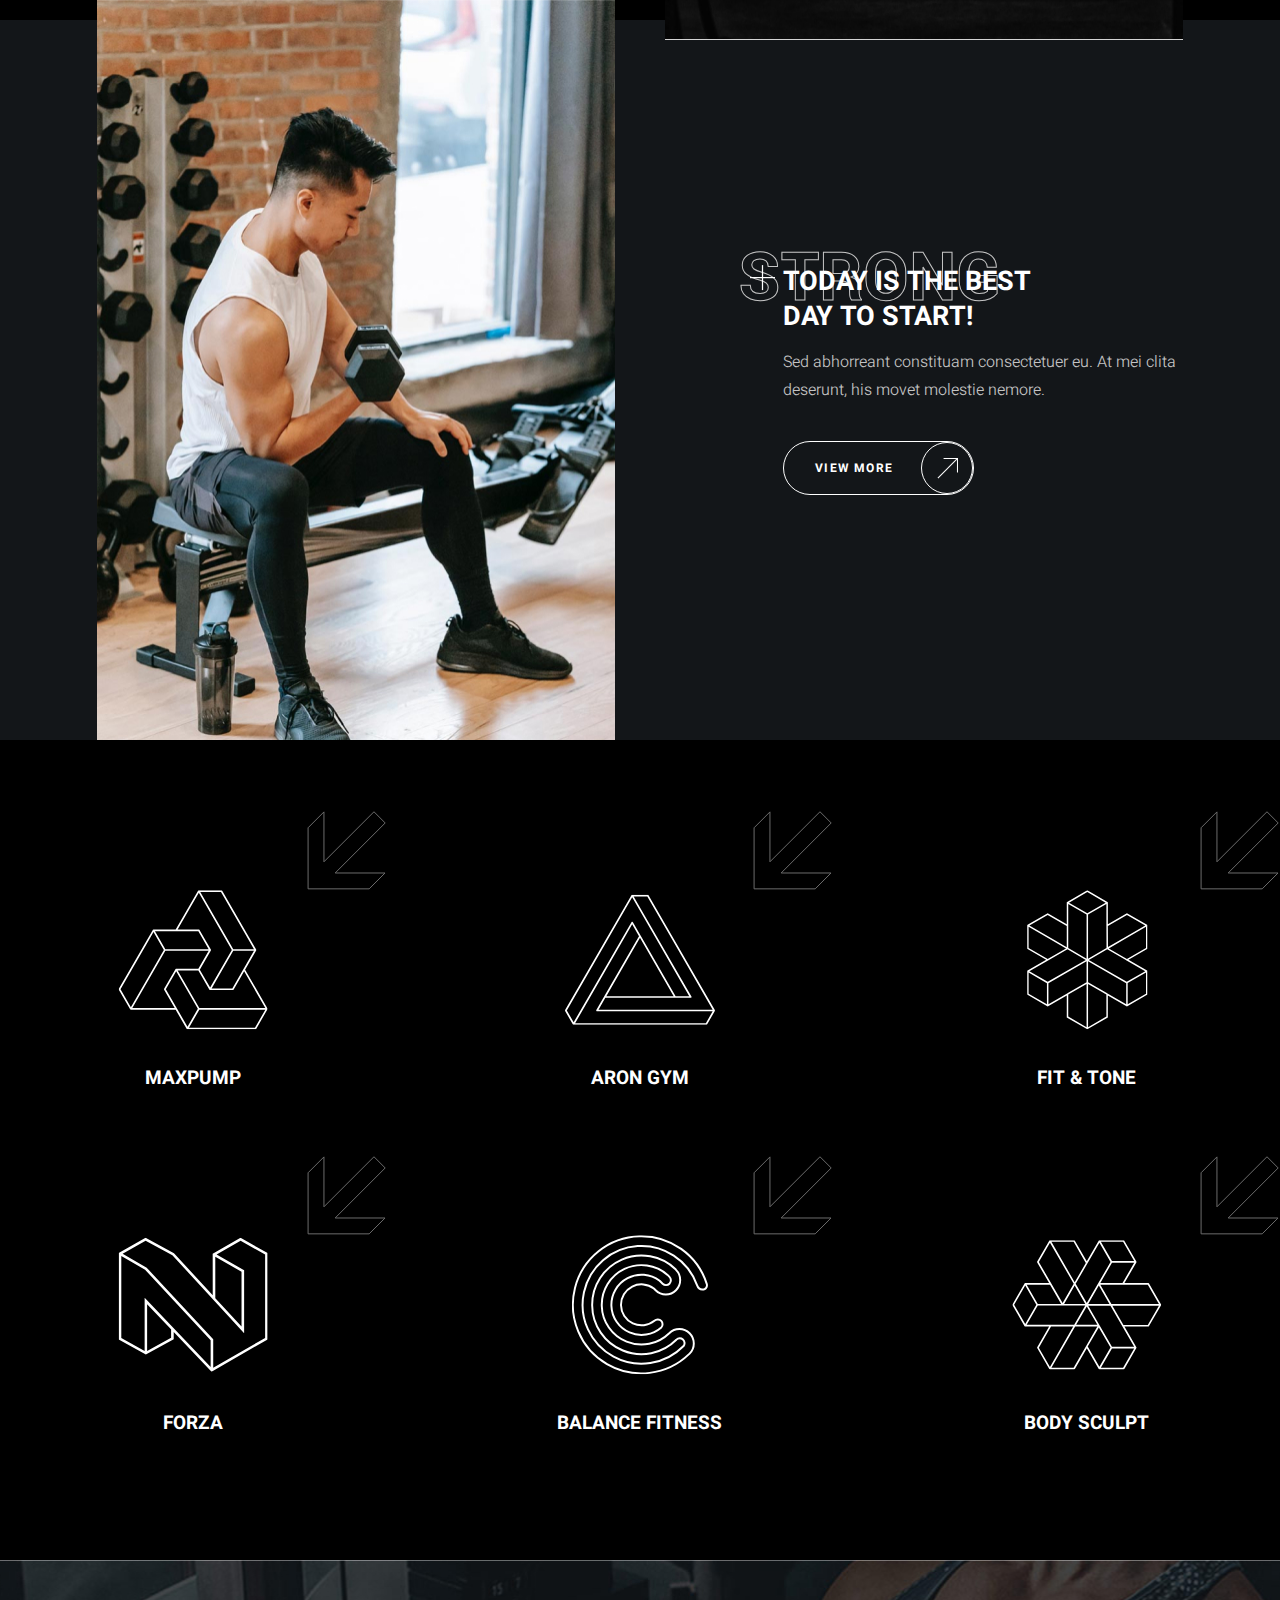
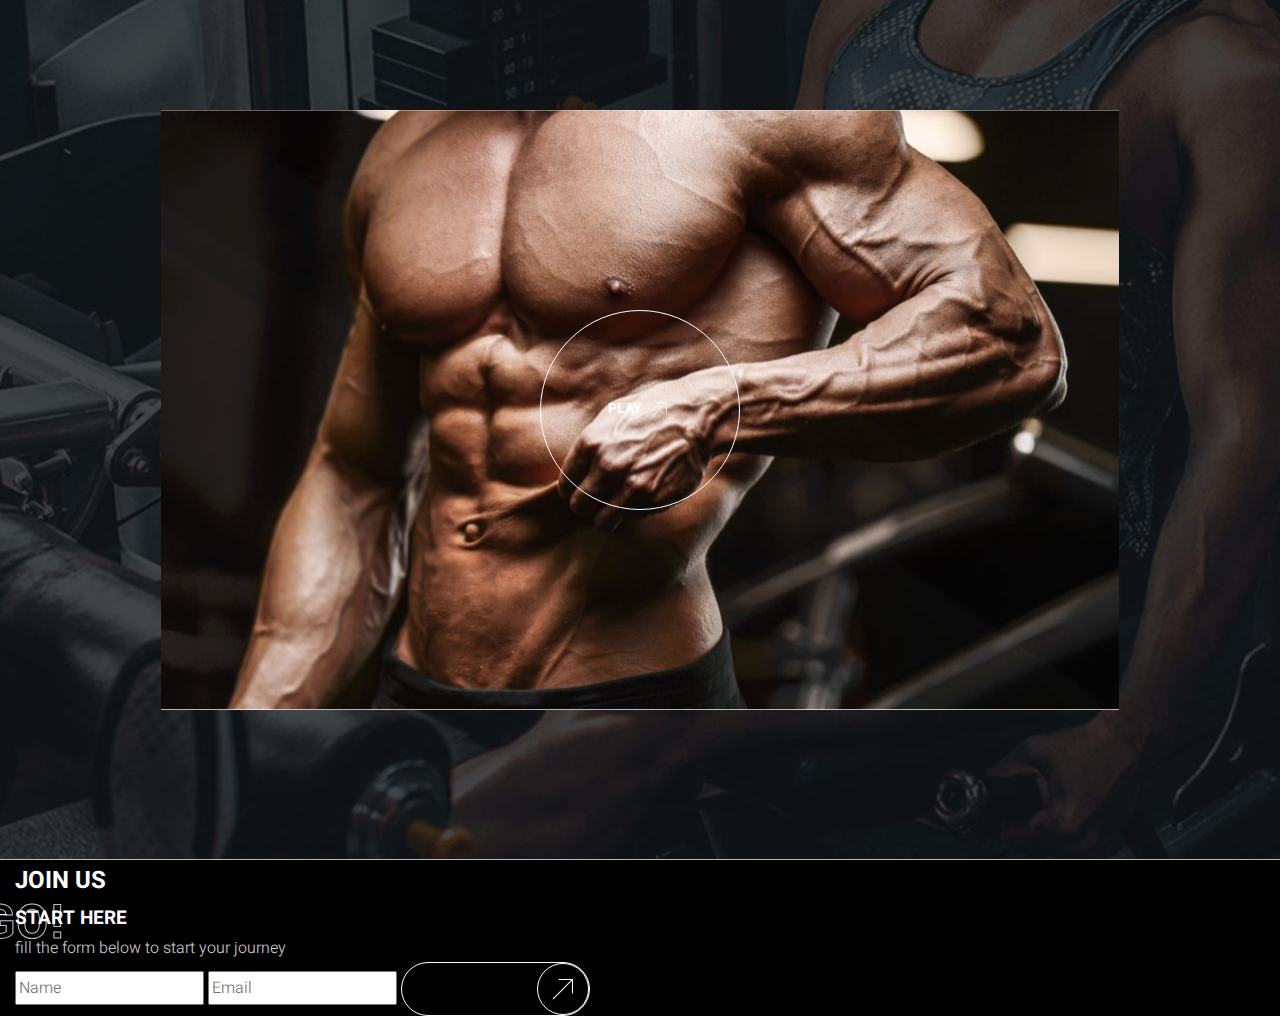
==== commit 8028ddd8: "video+ button" ====
--- a/cropp matviichuk/index.html
+++ b/cropp matviichuk/index.html
@@ -168,30 +168,127 @@
 				<h2 class="visually-hidden">Types of training</h2>
 				<ul class="training-types-list">
 					<li class="training-types-item">
-						<img class="training-types-image" src="./images/training-types/1.svg" alt="" width="150" height="140" loading="lazy"/>
+						<img
+							class="training-types-image"
+							src="./images/training-types/1.svg"
+							alt=""
+							width="150"
+							height="140"
+							loading="lazy"
+						/>
 						<h3 class training-types-item-title>Maxpump</h3>
 					</li>
 					<li class="training-types-item">
-						<img class="training-types-image" src="./images/training-types/2.svg" alt="" width="150" height="140" loading="lazy"/>
+						<img
+							class="training-types-image"
+							src="./images/training-types/2.svg"
+							alt=""
+							width="150"
+							height="140"
+							loading="lazy"
+						/>
 						<h3 class training-types-item-title>aron gym</h3>
 					</li>
 					<li class="training-types-item">
-						<img class="training-types-image" src="./images/training-types/3.svg" alt="" width="150" height="140" loading="lazy"/>
+						<img
+							class="training-types-image"
+							src="./images/training-types/3.svg"
+							alt=""
+							width="150"
+							height="140"
+							loading="lazy"
+						/>
 						<h3 class training-types-item-title>fit & tone</h3>
 					</li>
 					<li class="training-types-item">
-						<img class="training-types-image" src="./images/training-types/4.svg" alt="" width="150" height="140" loading="lazy"/>
+						<img
+							class="training-types-image"
+							src="./images/training-types/4.svg"
+							alt=""
+							width="150"
+							height="140"
+							loading="lazy"
+						/>
 						<h3 class training-types-item-title>forza</h3>
 					</li>
 					<li class="training-types-item">
-						<img class="training-types-image" src="./images/training-types/5.svg" alt="" width="150" height="140" loading="lazy"/>
+						<img
+							class="training-types-image"
+							src="./images/training-types/5.svg"
+							alt=""
+							width="150"
+							height="140"
+							loading="lazy"
+						/>
 						<h3 class training-types-item-title>balance fitness</h3>
 					</li>
 					<li class="training-types-item">
-						<img class="training-types-image" src="./images/training-types/6.svg" alt="" width="150" height="140" loading="lazy"/>
+						<img
+							class="training-types-image"
+							src="./images/training-types/6.svg"
+							alt=""
+							width="150"
+							height="140"
+							loading="lazy"
+						/>
 						<h3 class training-types-item-title>body sculpt</h3>
 					</li>
 				</ul>
+			</section>
+			<section class="join-us">
+				<div class="join-us-video-wrapper">
+					<video
+						class="join-us-video"
+						src=""
+						width="960"
+						height="600"
+						poster="./images/video-placeholder.jpg"
+					></video>
+					<button class="join-us-video-play-button" type="button">
+						Play
+					</button>
+				</div>
+				<div class="join-us-body container">
+					<h2 class="join-us-title">Join us</h2>
+					<form class="join-us-form">
+						<header class="join-us-form-header">
+							<h3
+								class="join-us-form-title backdrop-title"
+								data-title="Go!"
+							>
+								Start here
+							</h3>
+							<div class="join-us-from-subtitle">
+								fill the form below to start your journey
+							</div>
+						</header>
+						<div class="join-us-form-body">
+							<label class="visually-hidden" for="username"
+								>Name</label
+							>
+							<input
+								id="username"
+								class="join-us-form-input input"
+								placeholder="Name"
+							/>
+							<label class="visually-hidden" for="email"
+								>Email</label
+							>
+							<input
+								id="email"
+								class="join-us-form-input input"
+								placeholder="Email"
+								type="email"
+							/>
+							<button
+								class="join-us-form-button button transparent"
+								type="submit"
+							>
+								Subscribe
+							</button>
+						</div>
+					</form>
+				</div>
 			</section>
 		</main>
 	</body>
--- a/cropp matviichuk/style.css
+++ b/cropp matviichuk/style.css
@@ -485,6 +485,74 @@
 	font-size: 16px;
 }
 
+.join-us-video-wrapper{
+	position: relative;
+	padding: 150px 30px;
+	display: flex;
+	justify-content: center;
+	align-items:center ;
+background:url(./images/join-us-bg.jpg) center/cover no-repeat var(--color-dark-alternate)
+}
+
+
+
+.join-us-video-play-button{
+	position:absolute;
+	top: 50%;
+	left: 50%;
+	display: inline-flex;
+	justify-content: center;
+	align-items:center ;
+	translate: -50% -50%;
+	width: 200px;
+	font-size: 14px;
+	color:var(--color-light);
+	text-transform: uppercase;
+	font-weight: 700;
+	column-gap: 4px;
+	aspect-ratio: 1;
+	border: var(--border);
+	background-color: transparent;
+	border-radius:50% ;
+}
+
+.join-us-video-play-button::after{
+	content: '';
+	width: 26px;
+	aspect-ratio: 1;
+	transition-duration:var(--transition-duration);
+	background:url(./icons/arrow-top-right.svg) center/contain no-repeat;
+}
+
+.join-us-video-play-button:hover{
+
+	color: var(--color-dark);
+	background-color: var(--color-dark-light);
+}
+
+.join-us-video-play-button:hover::after{
+
+	filter: invert(1);
+}
+
+
+
+
+
+
+
+
+
+
+
+
+
+
+
+
+
+
+
 @media (max-width: 1919px) {
 	.motivation-card-image {
 		margin-block: -20px;
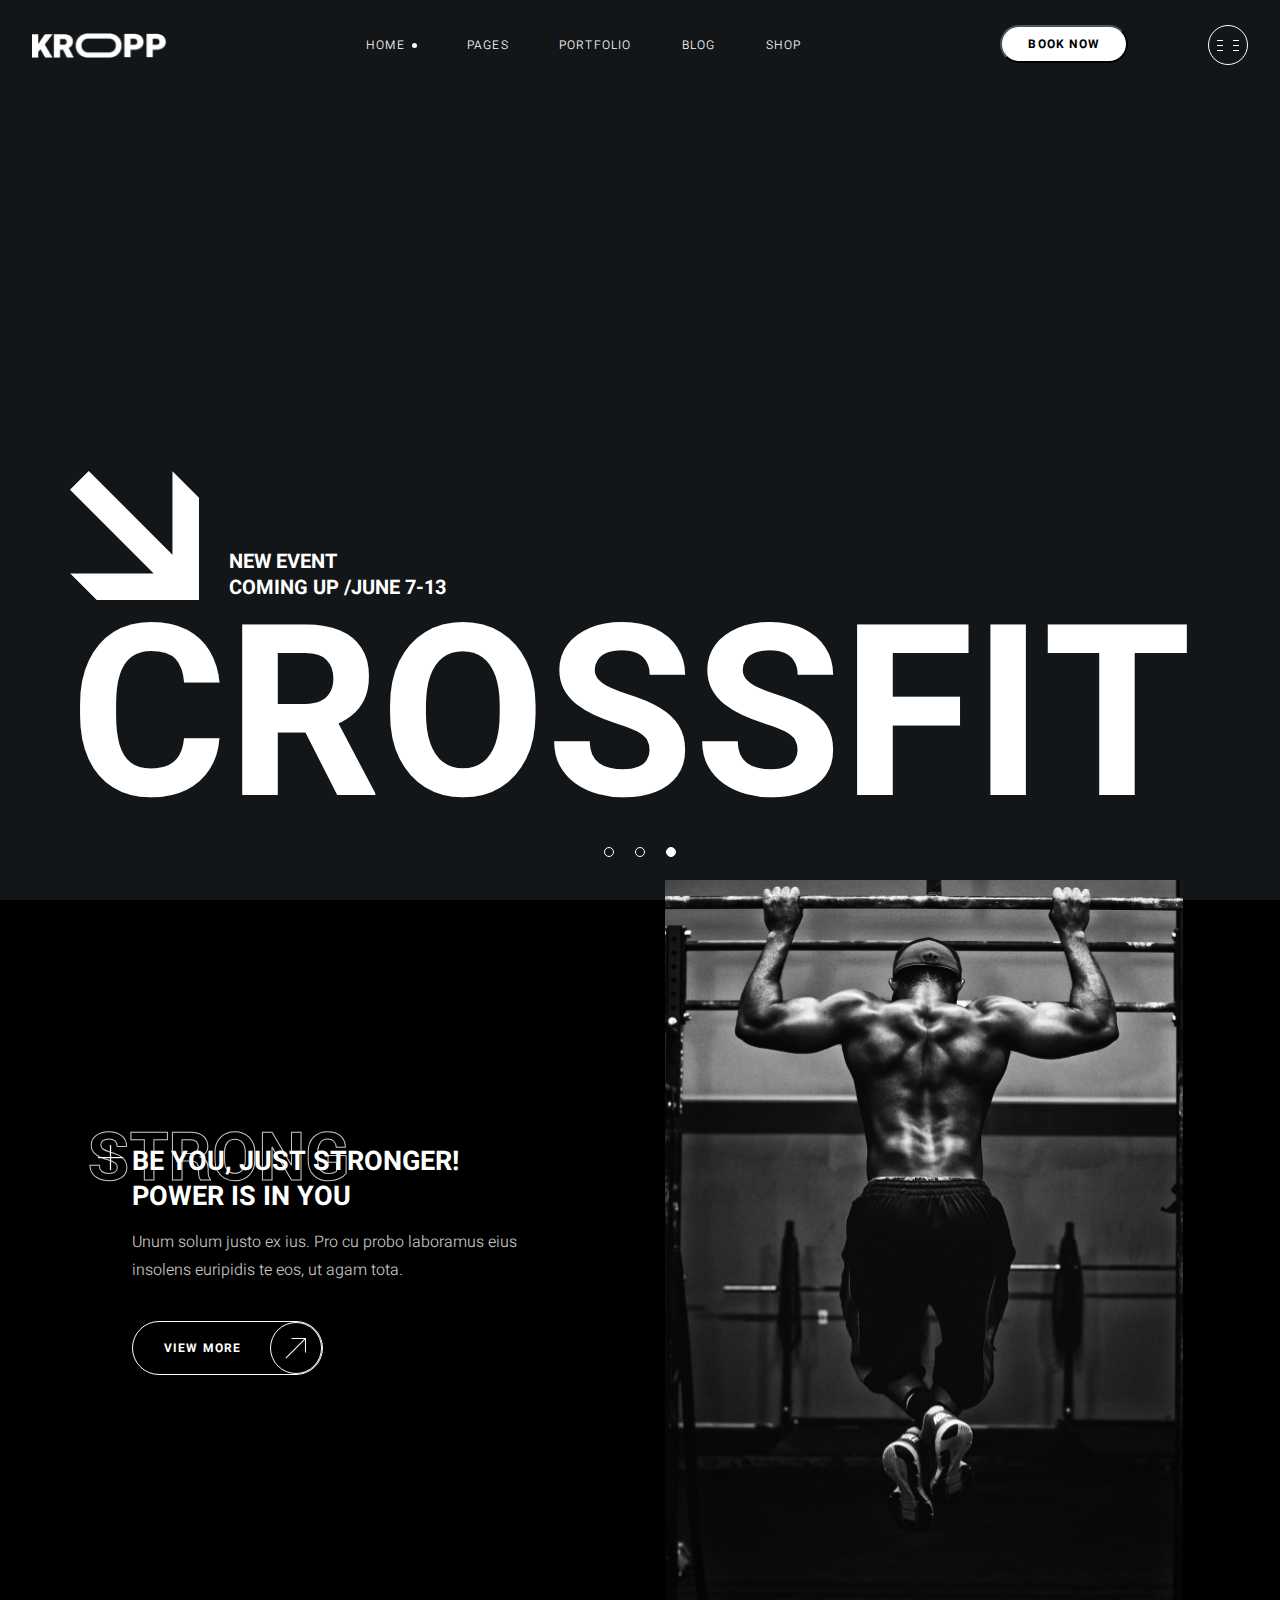
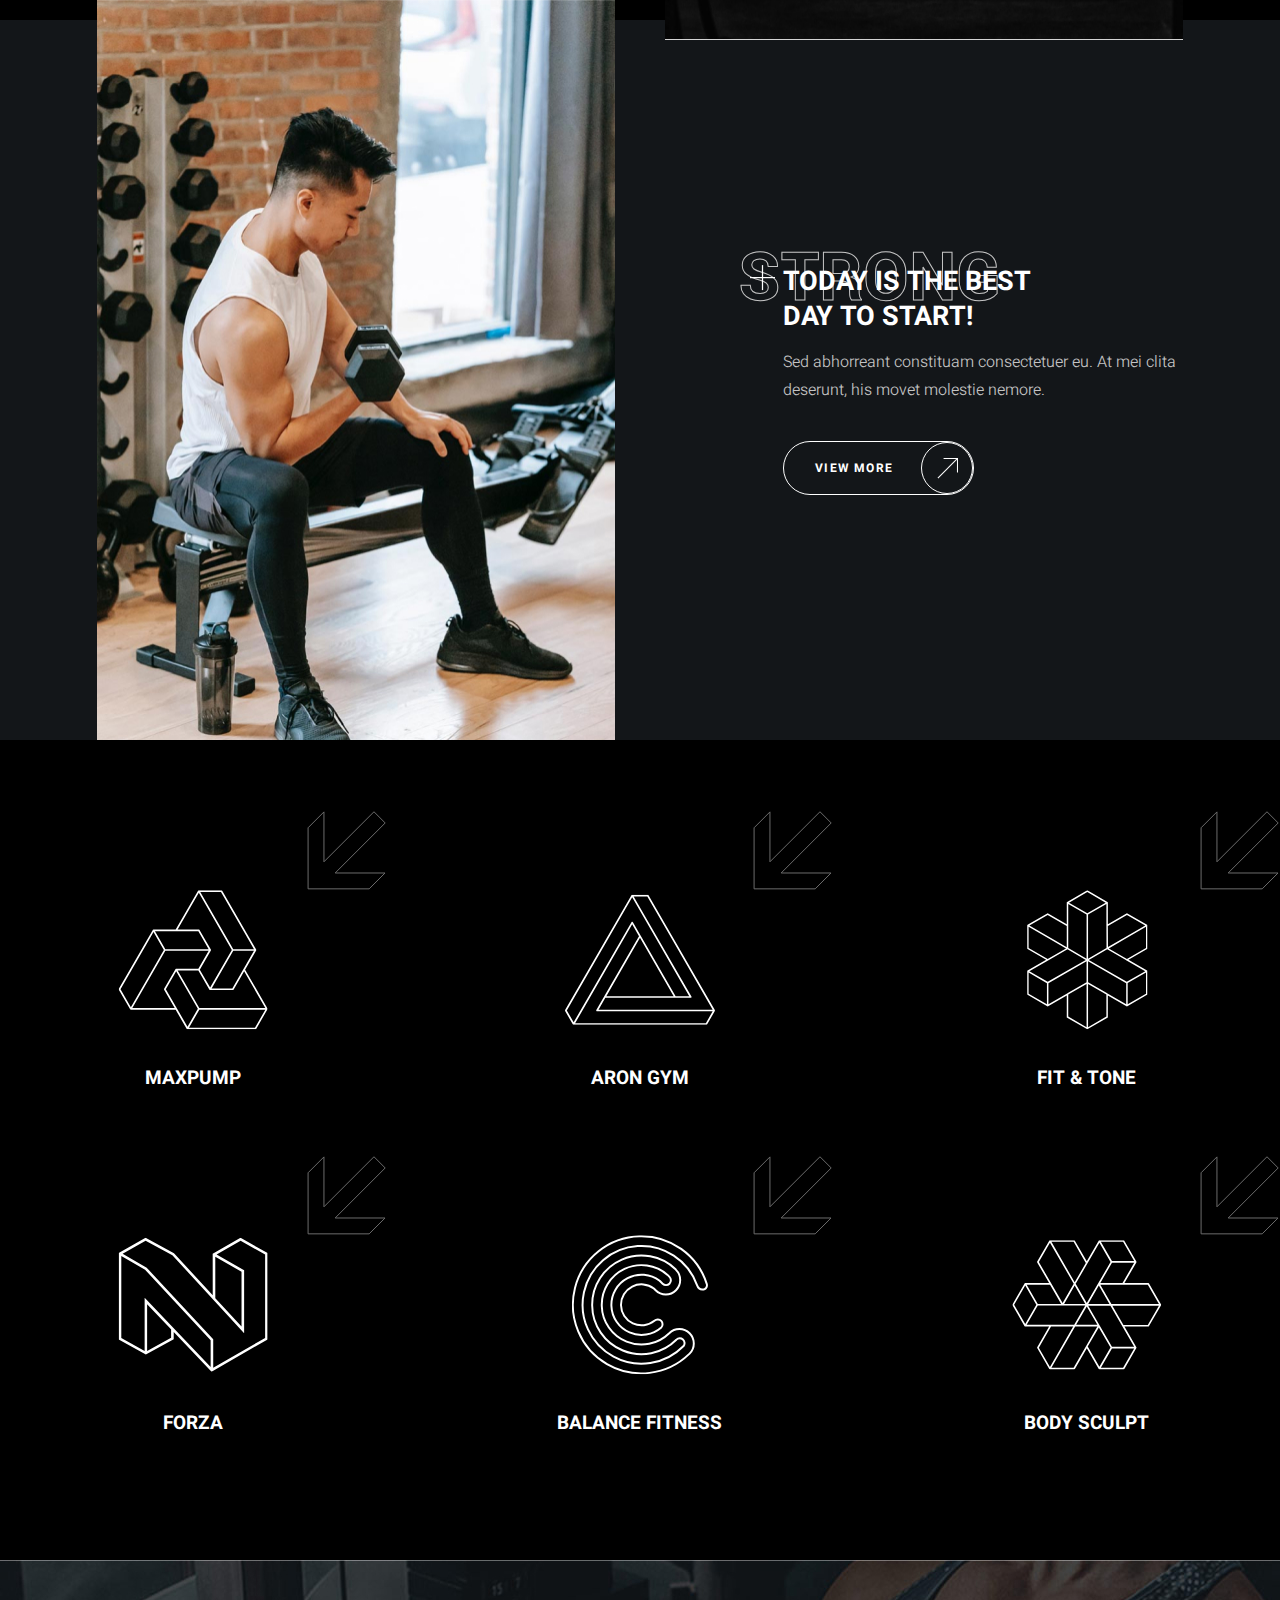
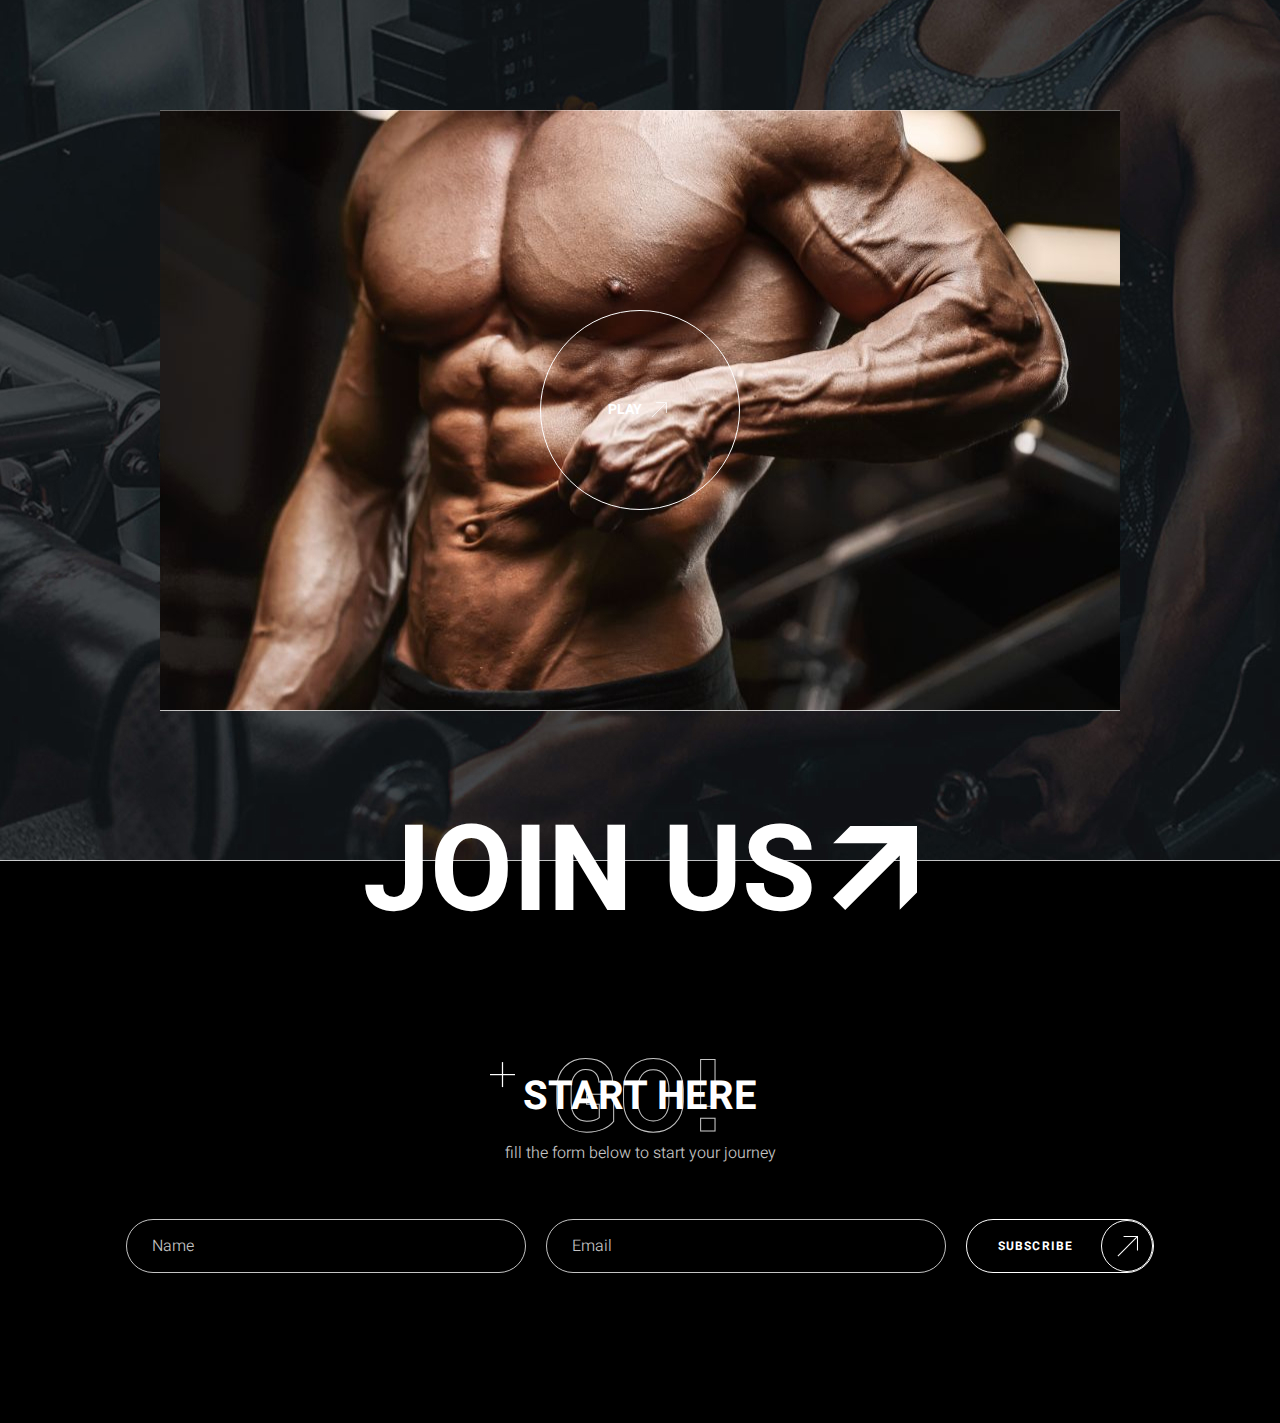
==== commit 05d2b3d1: "input" ====
--- a/cropp matviichuk/index.html
+++ b/cropp matviichuk/index.html
@@ -253,7 +253,7 @@
 					<form class="join-us-form">
 						<header class="join-us-form-header">
 							<h3
-								class="join-us-form-title backdrop-title"
+								class="join-us-form-title backdrop-title centered title-big"
 								data-title="Go!"
 							>
 								Start here
--- a/cropp matviichuk/style.css
+++ b/cropp matviichuk/style.css
@@ -204,6 +204,10 @@
 	font-size: clamp(20px, 2.08vw, 40px);
 	line-height: 1.3;
 }
+
+.title-big {
+	font-size: clamp(24px, 3.12vw, 60px);
+}
 .button {
 	display: inline-flex;
 	align-items: center;
@@ -225,13 +229,36 @@
 }
 
 .button.transparent {
+	position: relative;
 	height: var(--input-height);
-
-	position: relative;
 	padding-left: 31px;
 	padding-right: 80px;
+	color: var(--color-light);
 	background-color: transparent;
 	border: var(--border);
+}
+.input {
+	width: 100%;
+	height: var(--input-height);
+	padding-inline: 25px;
+	color: var(--color-light);
+	background-color: transparent;
+	border: 1px solid var(--color-dark-light);
+	border-radius: var(--border-radius);
+}
+.input::placeholder,
+select.input:invalid {
+	color: var(--color-dark-light);
+}
+
+.input:hover {
+	border-color: var(--color-dark-light);
+}
+
+.input:focus {
+	color: var(--color-dark);
+	background-color: var(--color-dark-light);
+	outline: none;
 }
 .button.transparent::after {
 	content: '';
@@ -419,6 +446,11 @@
 	position: relative;
 	z-index: 2;
 }
+.backdrop-title.centered::after {
+	top: -0.55em;
+	left: 50%;
+	translate: -50% 0;
+}
 
 .backdrop-title::before {
 	content: '';
@@ -485,73 +517,109 @@
 	font-size: 16px;
 }
 
-.join-us-video-wrapper{
+.join-us-video-wrapper {
 	position: relative;
 	padding: 150px 30px;
 	display: flex;
 	justify-content: center;
-	align-items:center ;
-background:url(./images/join-us-bg.jpg) center/cover no-repeat var(--color-dark-alternate)
-}
-
-
-
-.join-us-video-play-button{
-	position:absolute;
+	align-items: center;
+	background: url(./images/join-us-bg.jpg) center/cover no-repeat
+		var(--color-dark-alternate);
+}
+.join-us-video {
+	width: 100%;
+	max-width: 960px;
+	height: auto;
+}
+.join-us-video-play-button {
+	position: absolute;
 	top: 50%;
 	left: 50%;
 	display: inline-flex;
 	justify-content: center;
-	align-items:center ;
+	align-items: center;
 	translate: -50% -50%;
 	width: 200px;
 	font-size: 14px;
-	color:var(--color-light);
+	color: var(--color-light);
 	text-transform: uppercase;
 	font-weight: 700;
 	column-gap: 4px;
 	aspect-ratio: 1;
 	border: var(--border);
 	background-color: transparent;
-	border-radius:50% ;
-}
-
-.join-us-video-play-button::after{
+	border-radius: 50%;
+}
+
+.join-us-video-play-button::after {
 	content: '';
 	width: 26px;
 	aspect-ratio: 1;
-	transition-duration:var(--transition-duration);
-	background:url(./icons/arrow-top-right.svg) center/contain no-repeat;
-}
-
-.join-us-video-play-button:hover{
-
+	transition-duration: var(--transition-duration);
+	background: url(./icons/arrow-top-right.svg) center/contain no-repeat;
+}
+
+.join-us-video-play-button:hover {
 	color: var(--color-dark);
 	background-color: var(--color-dark-light);
 }
 
-.join-us-video-play-button:hover::after{
-
+.join-us-video-play-button:hover::after {
 	filter: invert(1);
 }
 
-
-
-
-
-
-
-
-
-
-
-
-
-
-
-
-
-
+.join-us-body {
+	padding-bottom: 150px;
+}
+.join-us-title {
+	position: relative;
+	margin-top: -0.4em;
+	font-size: clamp(64px, 9.37vw, 180px);
+	line-height: 1;
+	text-align: center;
+}
+
+.join-us-title::after {
+	content: '';
+	height: 0.7em;
+	margin-left: 0.14em;
+	aspect-ratio: 1;
+	display: inline-block;
+	background: url(./icons/bold-arrow-down-right.svg) center/contain no-repeat;
+	scale: 1 -1;
+}
+
+.join-us-title:not(:last-child) {
+	margin-bottom: 130px;
+}
+
+.join-us-form-header {
+	display: flex;
+	flex-direction: column;
+	align-items: center;
+	row-gap: 7px;
+}
+
+.join-us-form-body {
+	display: flex;
+	justify-content: center;
+	column-gap: 20px;
+}
+.join-us-form-subtitle {
+	font-size: 20px;
+	line-height: 1.65;
+	text-align: center;
+	text-transform: uppercase;
+	color: var(--color-light);
+}
+
+.join-us-form-header:not(:last-child) {
+	margin-bottom: 52px;
+}
+
+.join-us-form-input {
+	max-width: 400px;
+}
 
 @media (max-width: 1919px) {
 	.motivation-card-image {
@@ -592,18 +660,27 @@
 	.motivation-card {
 		padding-block: 50px;
 	}
+	.join-us-body{
+
+		padding-bottom: 80px;
+	}
 	.motivation-card-image {
 		max-width: 30%;
 		height: auto;
 		margin-block: 0;
 	}
+	.join-us-title:not(:last-child){
+		margin-bottom: 80px;
+	}
 }
 
 @media (max-width: 767px) {
 	.button {
 		padding-inline: 18px;
 	}
-
+	.join-us-video-play-button {
+		width: 140px;
+	}
 	.header {
 		padding-top: 10px;
 	}
@@ -645,14 +722,24 @@
 		gap: 30px;
 	}
 
-	.training-types-item{
+	.training-types-item {
 		--trainingTypesItemBgIconSize: 50px;
 		row-gap: 10px;
-		
-	}
-	.training-types-image{
-max-width: 120px;
-
-	}
-
-}
+	}
+	.training-types-image {
+		max-width: 120px;
+	}
+	.join-us-title:not(:last-child){
+		margin-bottom: 40px;
+	}
+
+	.join-us-form-subtitle {
+font-size: 16px;
+}
+.join-us-form-body{
+
+	flex-direction: column;
+	align-items: center;
+	row-gap: 20px;
+}
+}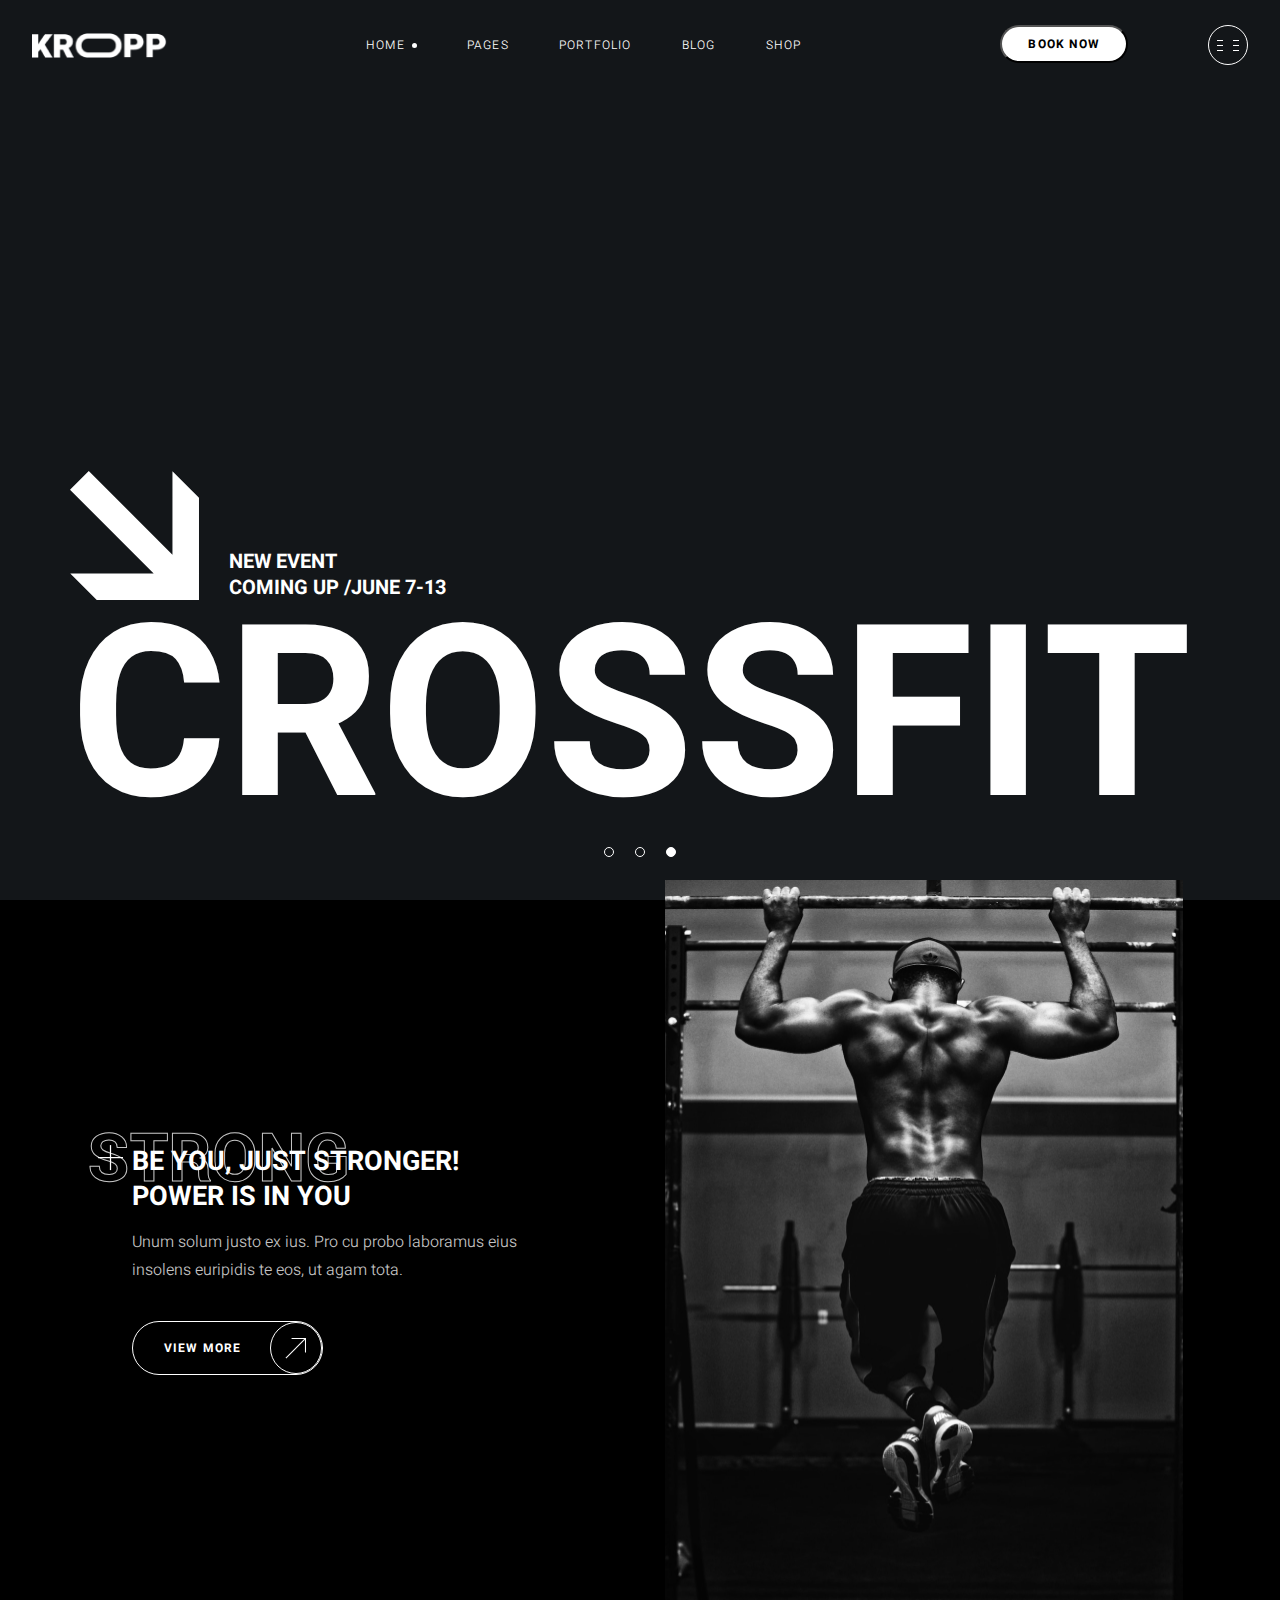
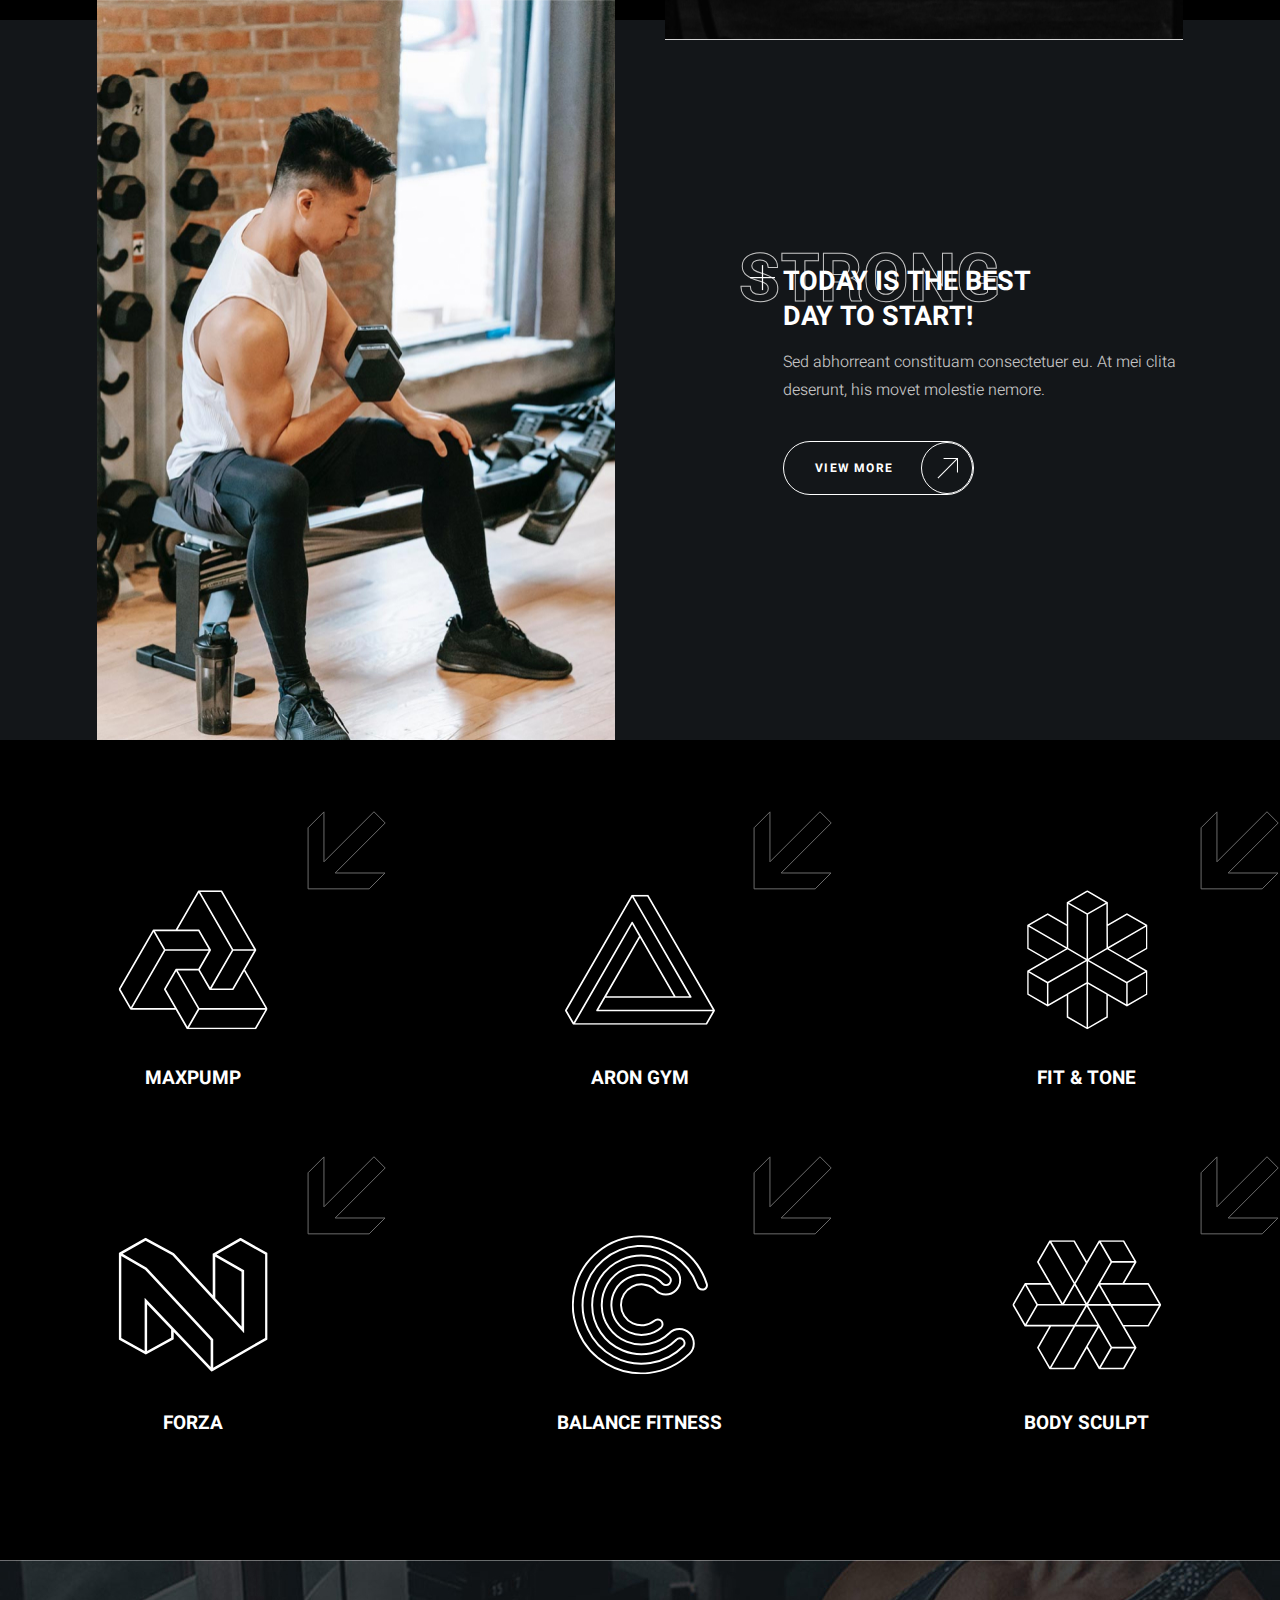
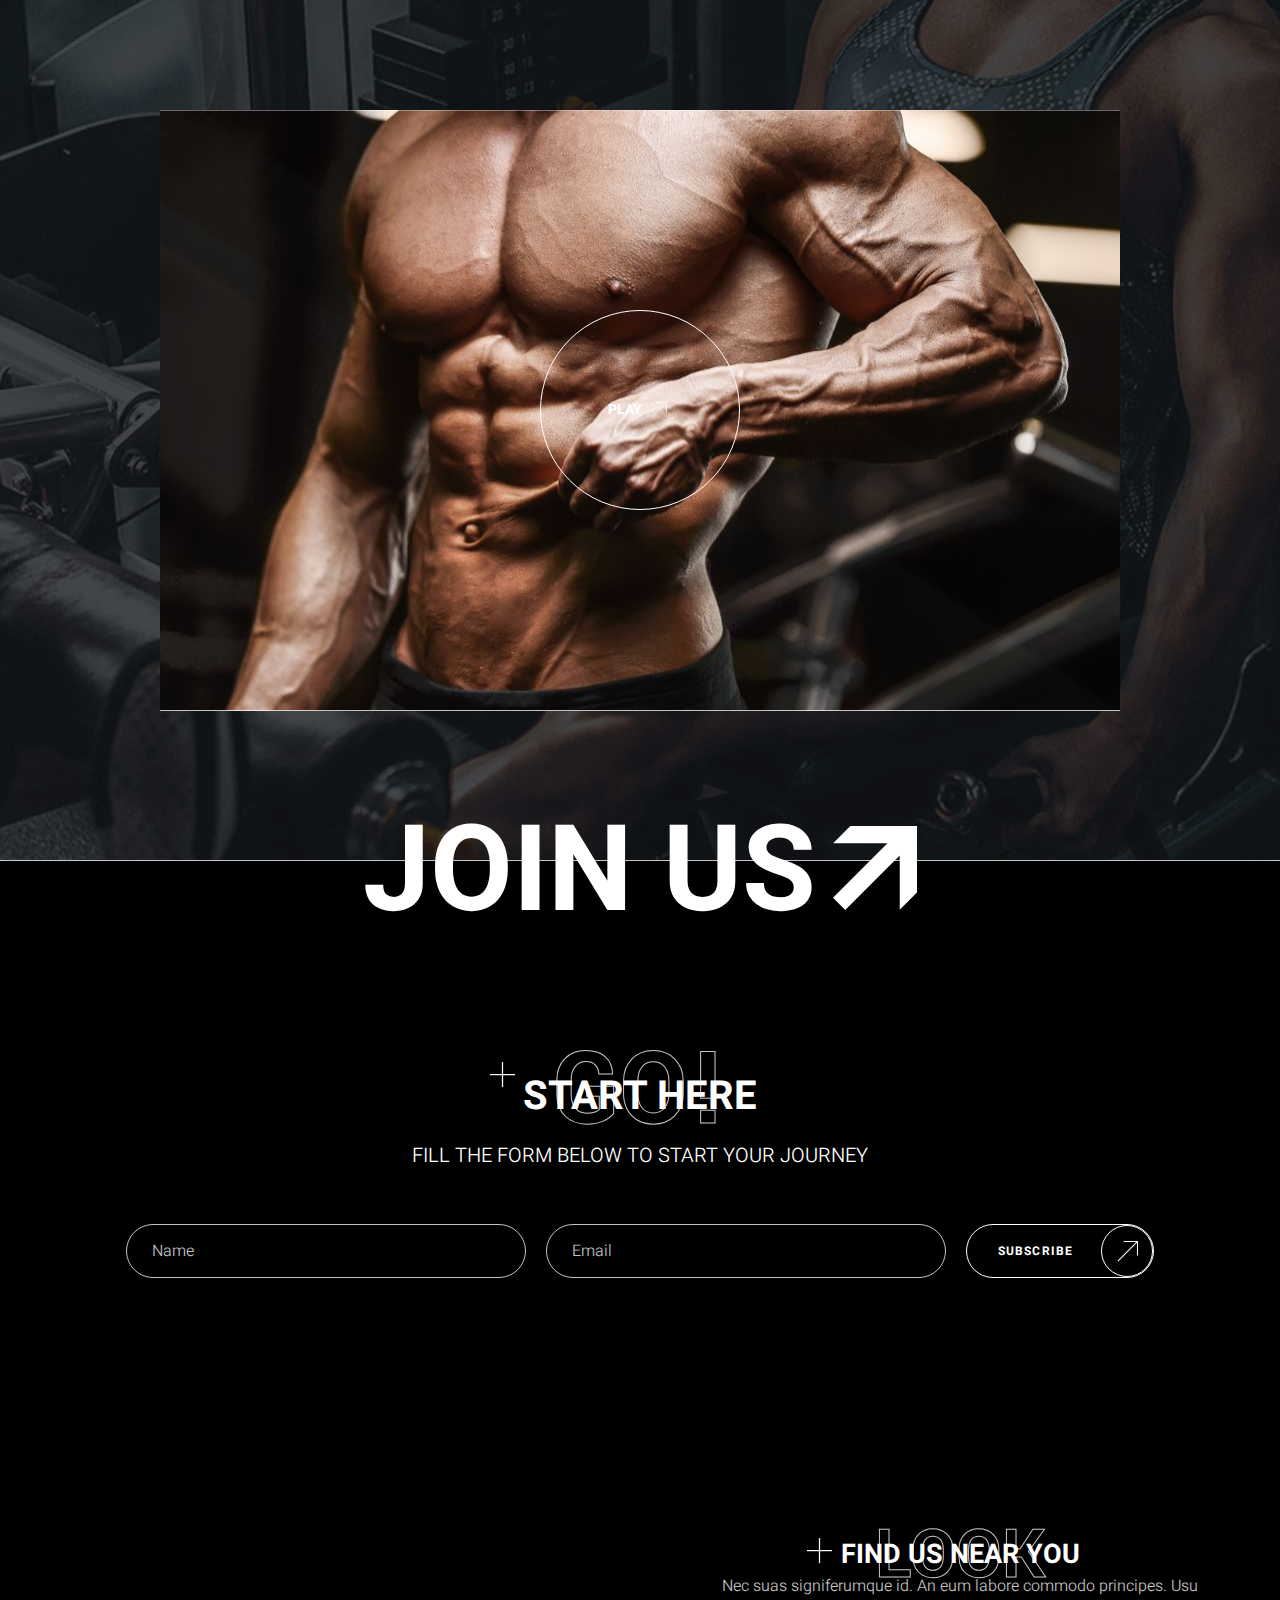
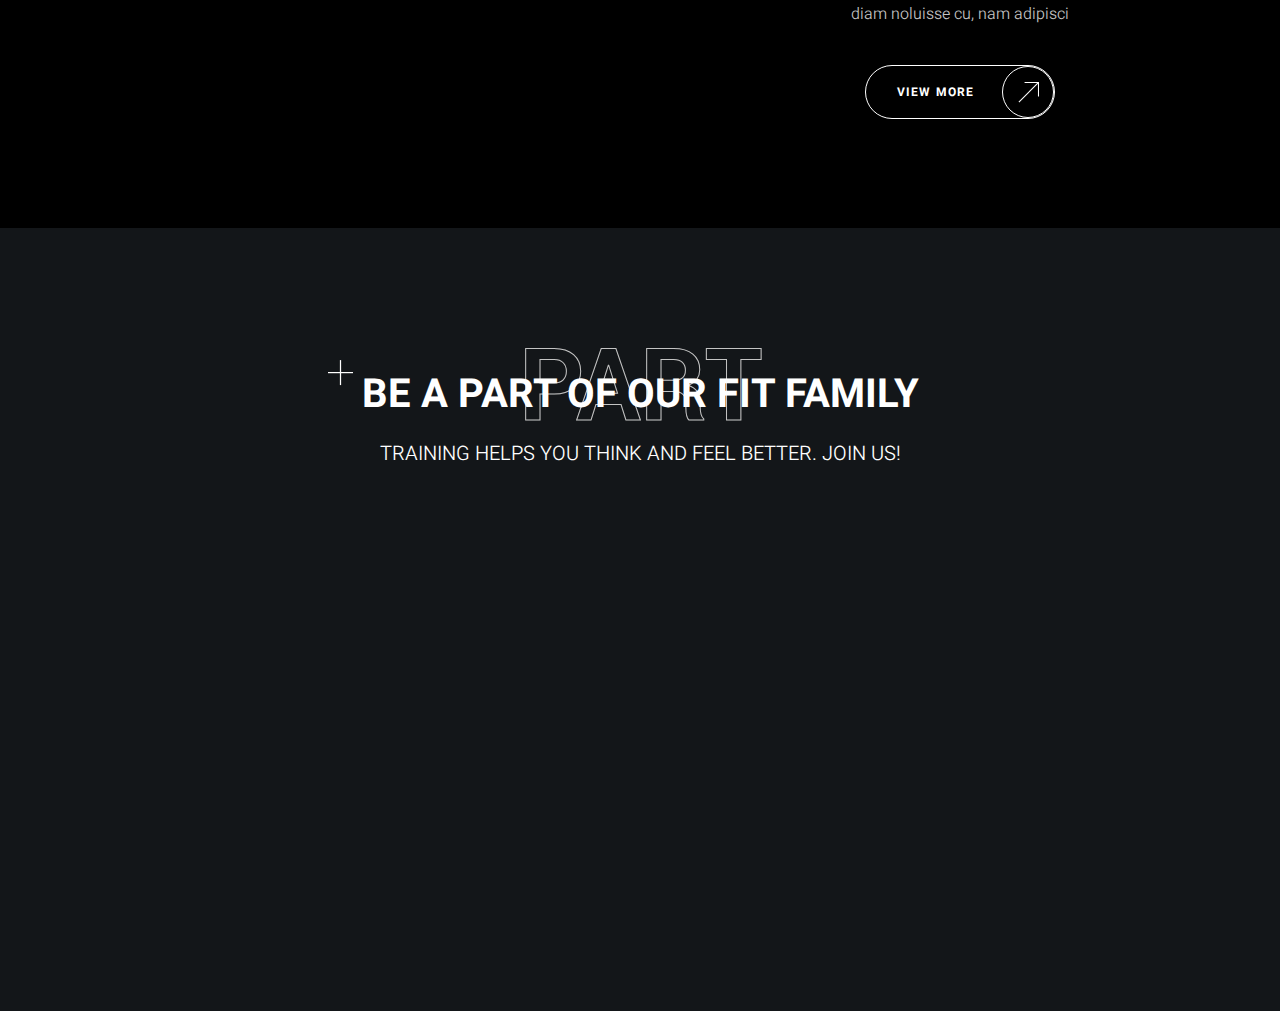
==== commit 0b66e416: "map+slider by css" ====
--- a/cropp matviichuk/index.html
+++ b/cropp matviichuk/index.html
@@ -164,7 +164,7 @@
 					</li>
 				</ul>
 			</section>
-			<section class="training-types">
+			<section class="training-types container-wide">
 				<h2 class="visually-hidden">Types of training</h2>
 				<ul class="training-types-list">
 					<li class="training-types-item">
@@ -258,7 +258,7 @@
 							>
 								Start here
 							</h3>
-							<div class="join-us-from-subtitle">
+							<div class="join-us-form-subtitle section-description">
 								fill the form below to start your journey
 							</div>
 						</header>
@@ -290,6 +290,82 @@
 					</form>
 				</div>
 			</section>
+			<section class="location container-wide">
+				<img
+					src="./images/map.jpg"
+					alt="Branches on the map "
+					class="location-map-image"
+					width="960"
+					height="600"
+					loading="lazy"
+				/>
+				<div class="location-body">
+					<h2
+						class="location-title title-medium backdrop-title centered"
+						data-title="Look"
+					>
+						Find us near you
+					</h2>
+					<div class="location-description">
+						<p>
+							Nec suas signiferumque id. An eum labore commodo
+							principes. Usu diam noluisse cu, nam adipisci
+						</p>
+					</div>
+					<a href="/" class="location-button button transparent"
+						>View more</a
+					>
+				</div>
+			</section>
+			<section class="family">
+				<header class="family-header container">
+					<h2 class="family-title title-big backdrop-title centered" 
+					data-title="Part">
+						Be a part of our fit family
+					</h2>
+					<div class="family-description section-description" >
+						<p>Training helps you think and feel better. join us!</p>
+					</div>
+				</header>
+				<div class="family-body container-wide">
+					<img 
+					src="./images/Family/1.jpg" 
+					alt="Training-people" 
+					class="family-image"
+					width="414"
+					height="479"
+					loading="lazy">
+					<img 
+					src="./images/Family/2.jpg" 
+					alt="Training-people" 
+					class="family-image"
+					width="744"
+					height="479"
+					loading="lazy">
+					<img 
+					src="./images/Family/3.jpg" 
+					alt="Training-people" 
+					class="family-image"
+					width="396"
+					height="479"
+					loading="lazy">
+					<img 
+					src="./images/Family/4.jpg" 
+					alt="Training-people" 
+					class="family-image"
+					width="396"
+					height="479"
+					loading="lazy">
+					<img 
+					src="./images/Family/5.jpg" 
+					alt="Training-people" 
+					class="family-image"
+					width="414"
+					height="479"
+					loading="lazy">
+					
+				</div>
+			</section>
 		</main>
 	</body>
 </html>
--- a/cropp matviichuk/style.css
+++ b/cropp matviichuk/style.css
@@ -166,6 +166,10 @@
 	max-width: calc (var(--container-width) + var(--container-padding-x) * 2);
 	margin-inline: auto;
 	padding-inline: var(--container-padding-x);
+}
+.container-wide {
+	max-width: 1920px;
+	margin-inline: auto;
 }
 
 .visually-hidden {
@@ -447,7 +451,7 @@
 	z-index: 2;
 }
 .backdrop-title.centered::after {
-	top: -0.55em;
+	top: -0.25em;
 	left: 50%;
 	translate: -50% 0;
 }
@@ -467,8 +471,8 @@
 	font-size: 2.8em;
 	position: absolute;
 	z-index: -1;
-	top: -0.45em;
-
+	top: -0.3em;
+	line-height: 1;
 	left: -0.6em;
 	font-family: var(--font-family-accent);
 	color: transparent;
@@ -488,8 +492,6 @@
 
 .training-types {
 	position: relative;
-	max-width: 1920px;
-	margin-inline: auto;
 	padding-top: 70px;
 	padding-bottom: 120px;
 	background-color: var(--color-dark);
@@ -605,7 +607,7 @@
 	justify-content: center;
 	column-gap: 20px;
 }
-.join-us-form-subtitle {
+.section-description {
 	font-size: 20px;
 	line-height: 1.65;
 	text-align: center;
@@ -619,6 +621,57 @@
 
 .join-us-form-input {
 	max-width: 400px;
+}
+
+.location {
+	display: grid;
+	grid-template-columns: repeat(2, 1fr);
+}
+.location-body {
+	display: flex;
+	justify-content: center;
+	align-items: center;
+	flex-direction: column;
+	padding: 80px 15px;
+	text-align: center;
+}
+.location-map-image {
+	height: auto;
+}
+
+.location-description {
+	max-width: 490px;
+}
+.location-body:not(:last-child) {
+	margin-bottom: 14px;
+}
+.location-description:not(:last-child) {
+	margin-bottom: 37px;
+}
+
+.family {
+	background-color: var(--color-dark-alternate);
+}
+
+.family-header {
+	display: flex;
+	flex-direction: column;
+	align-items: center;
+	row-gap: 7px;
+	padding-top: 132px;
+	padding-bottom: 62px;
+	text-align: center;
+}
+.family-body {
+	display: flex;
+	justify-content: center;
+	column-gap: 26px;
+	scroll-snap-type: x mandatory;
+	overflow-x: scroll;
+}
+
+.family-image {
+	scroll-snap-align: start;
 }
 
 @media (max-width: 1919px) {
@@ -660,17 +713,27 @@
 	.motivation-card {
 		padding-block: 50px;
 	}
-	.join-us-body{
-
+	.join-us-body {
 		padding-bottom: 80px;
+	}
+
+	.join-us {
+		background-color: var(--color-dark-alternate);
 	}
 	.motivation-card-image {
 		max-width: 30%;
 		height: auto;
 		margin-block: 0;
 	}
-	.join-us-title:not(:last-child){
+	.join-us-title:not(:last-child) {
 		margin-bottom: 80px;
+	}
+	.location {
+		display: flex;
+		flex-direction: column-reverse;
+	}
+	.family-image {
+		height: 360px;
 	}
 }
 
@@ -729,17 +792,36 @@
 	.training-types-image {
 		max-width: 120px;
 	}
-	.join-us-title:not(:last-child){
+	.join-us-title:not(:last-child) {
 		margin-bottom: 40px;
 	}
 
-	.join-us-form-subtitle {
-font-size: 16px;
-}
-.join-us-form-body{
-
-	flex-direction: column;
-	align-items: center;
-	row-gap: 20px;
-}
-}+	.section-description {
+		font-size: 16px;
+	}
+	.join-us-form-body {
+		flex-direction: column;
+		align-items: center;
+		row-gap: 20px;
+	}
+	.location-body {
+		padding-block: 40px;
+	}
+
+	.location-description:not(:last-child) {
+		margin-bottom: 20px;
+	}
+	.family-image {
+		height: 180px;
+	}
+
+	.family-header{
+
+		padding-top: 80px;
+		padding-bottom: 50px;
+	}
+	.family-body{
+
+		column-gap: 12px;
+	}
+}
